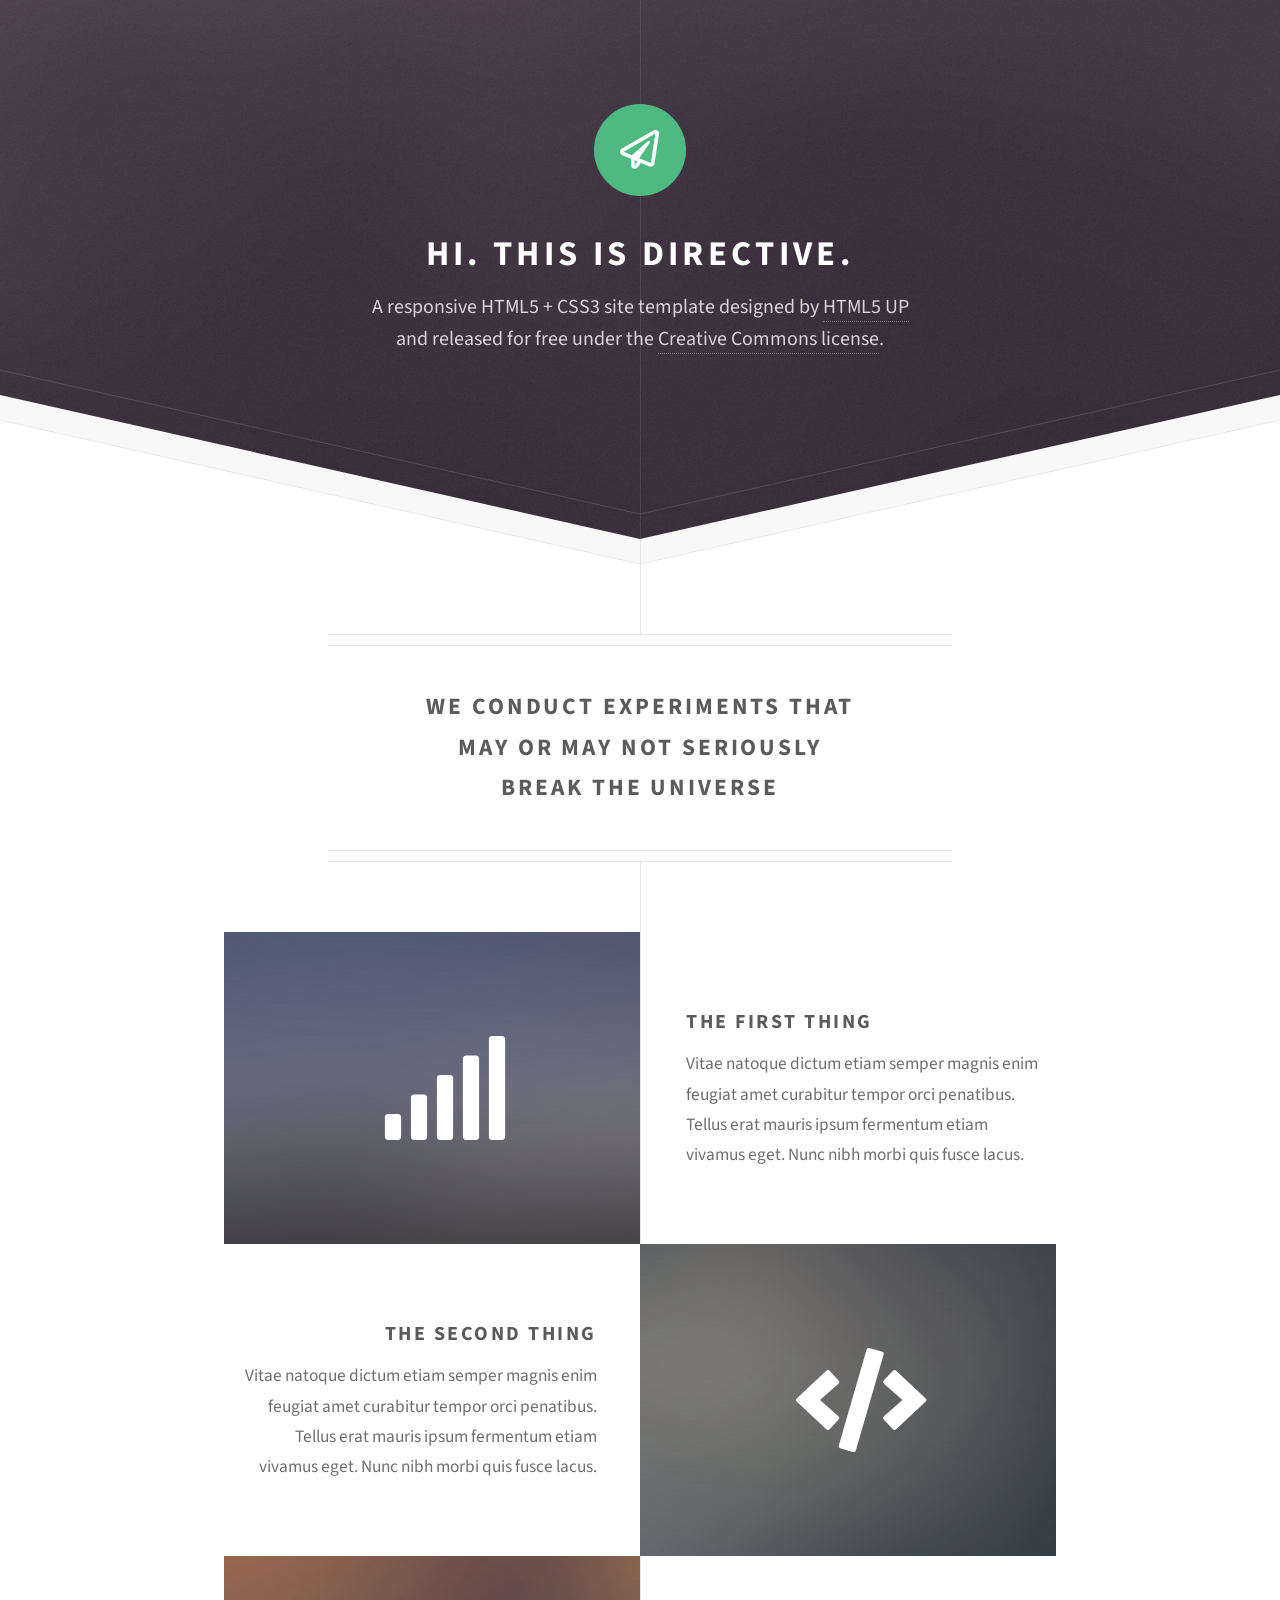
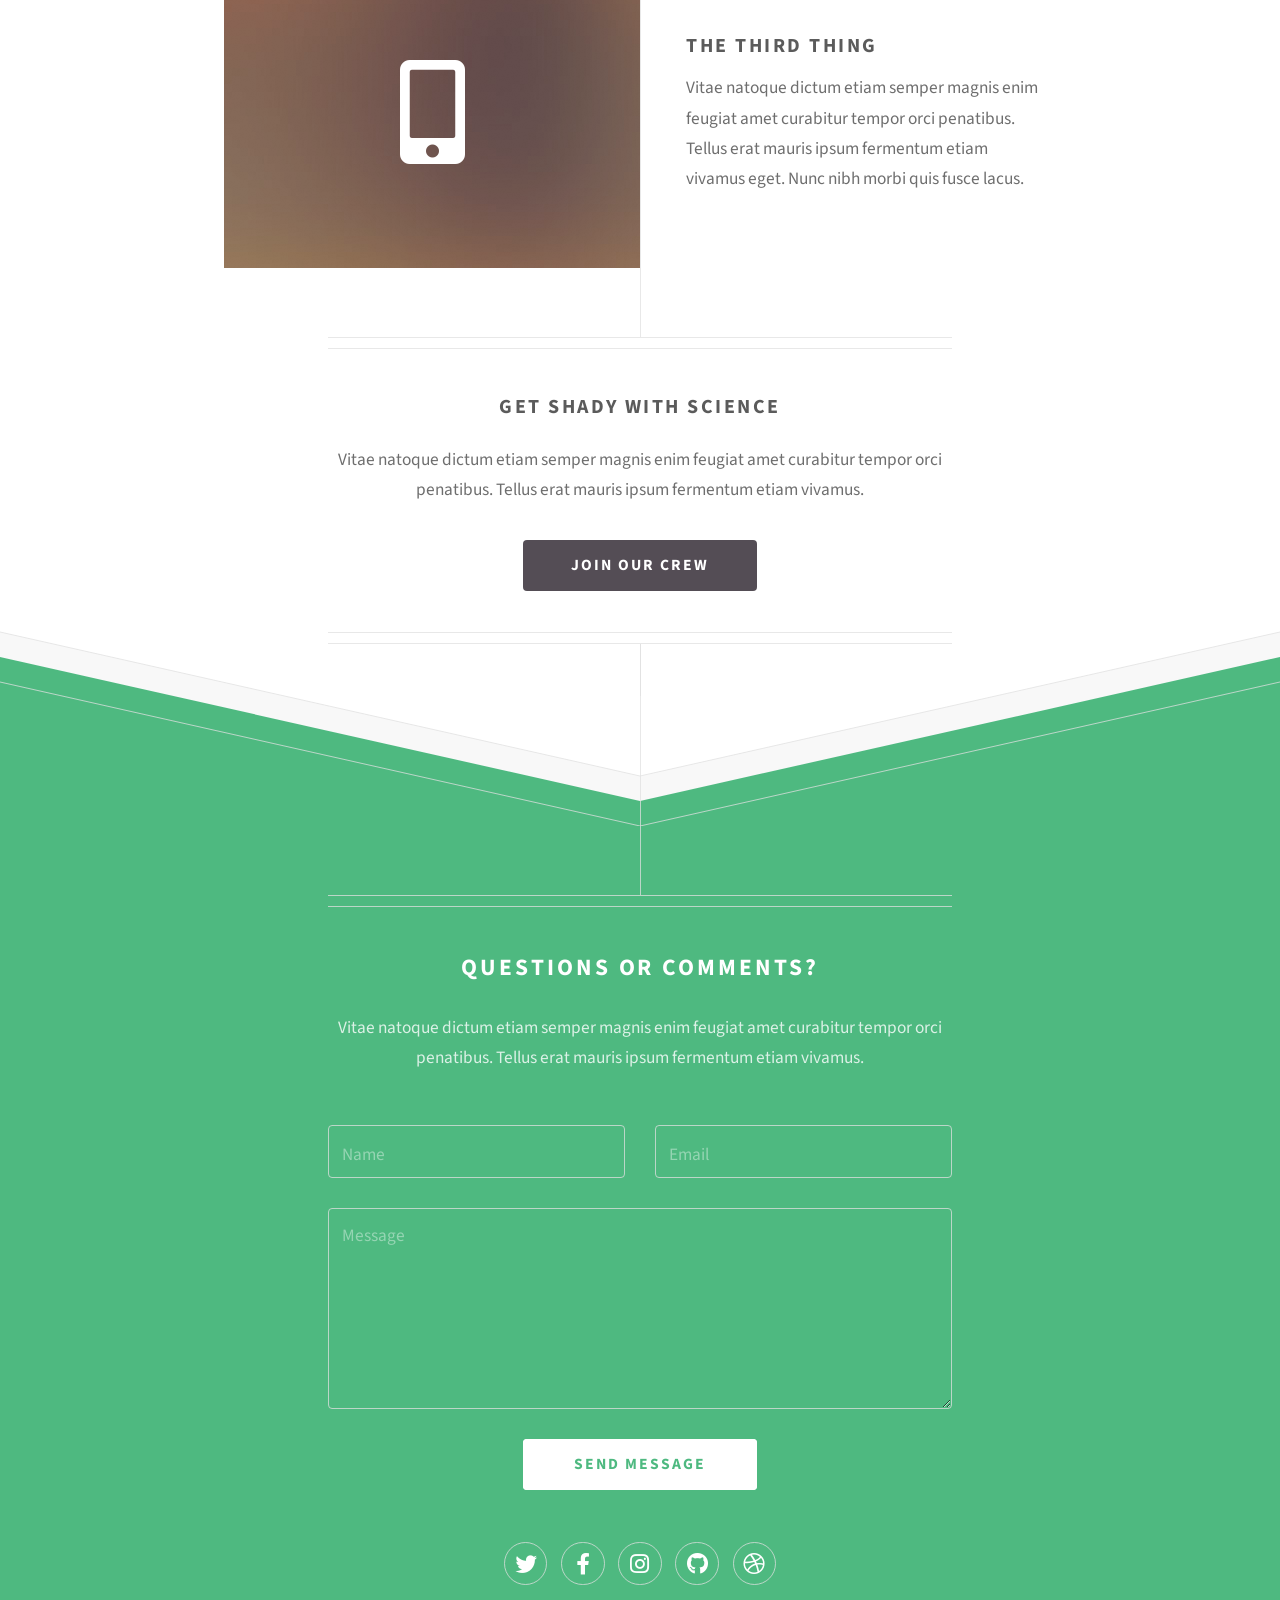
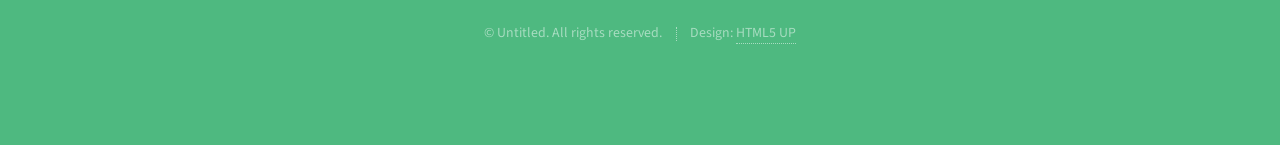
==== index.html @ 962dc081 "Initial commit." ====
<!DOCTYPE HTML>
<!--
	Directive by HTML5 UP
	html5up.net | @ajlkn
	Free for personal and commercial use under the CCA 3.0 license (html5up.net/license)
-->
<html>
	<head>
		<title>Directive by HTML5 UP</title>
		<meta charset="utf-8" />
		<meta name="viewport" content="width=device-width, initial-scale=1, user-scalable=no" />
		<link rel="stylesheet" href="assets/css/main.css" />
	</head>
	<body class="is-preload">

		<!-- Header -->
			<div id="header">
				<span class="logo icon fa-paper-plane"></span>
				<h1>Hi. This is Directive.</h1>
				<p>A responsive HTML5 + CSS3 site template designed by <a href="http://html5up.net">HTML5 UP</a>
				<br />
				and released for free under the <a href="http://html5up.net/license">Creative Commons license</a>.</p>
			</div>

		<!-- Main -->
			<div id="main">

				<header class="major container medium">
					<h2>We conduct experiments that
					<br />
					may or may not seriously
					<br />
					break the universe</h2>
					<!--
					<p>Tellus erat mauris ipsum fermentum<br />
					etiam vivamus nunc nibh morbi.</p>
					-->
				</header>

				<div class="box alt container">
					<section class="feature left">
						<a href="#" class="image icon solid fa-signal"><img src="images/pic01.jpg" alt="" /></a>
						<div class="content">
							<h3>The First Thing</h3>
							<p>Vitae natoque dictum etiam semper magnis enim feugiat amet curabitur tempor orci penatibus. Tellus erat mauris ipsum fermentum etiam vivamus eget. Nunc nibh morbi quis fusce lacus.</p>
						</div>
					</section>
					<section class="feature right">
						<a href="#" class="image icon solid fa-code"><img src="images/pic02.jpg" alt="" /></a>
						<div class="content">
							<h3>The Second Thing</h3>
							<p>Vitae natoque dictum etiam semper magnis enim feugiat amet curabitur tempor orci penatibus. Tellus erat mauris ipsum fermentum etiam vivamus eget. Nunc nibh morbi quis fusce lacus.</p>
						</div>
					</section>
					<section class="feature left">
						<a href="#" class="image icon solid fa-mobile-alt"><img src="images/pic03.jpg" alt="" /></a>
						<div class="content">
							<h3>The Third Thing</h3>
							<p>Vitae natoque dictum etiam semper magnis enim feugiat amet curabitur tempor orci penatibus. Tellus erat mauris ipsum fermentum etiam vivamus eget. Nunc nibh morbi quis fusce lacus.</p>
						</div>
					</section>
				</div>

				<!--
				<div class="box container">
					<header>
						<h2>A lot of generic stuff</h2>
					</header>
					<section>
						<header>
							<h3>Paragraph</h3>
							<p>This is the subtitle for this particular heading</p>
						</header>
						<p>Phasellus nisl nisl, varius id <sup>porttitor sed pellentesque</sup> ac orci. Pellentesque
						habitant <strong>strong</strong> tristique <b>bold</b> et netus <i>italic</i> malesuada <em>emphasized</em> ac turpis egestas. Morbi
						leo suscipit ut. Praesent <sub>id turpis vitae</sub> turpis pretium ultricies. Vestibulum sit
						amet risus elit.</p>
					</section>
					<section>
						<header>
							<h3>Blockquote</h3>
						</header>
						<blockquote>Fringilla nisl. Donec accumsan interdum nisi, quis tincidunt felis sagittis eget.
						tempus euismod. Vestibulum ante ipsum primis in faucibus.</blockquote>
					</section>
					<section>
						<header>
							<h3>Divider</h3>
						</header>
						<p>Donec consectetur vestibulum dolor et pulvinar. Etiam vel felis enim, at viverra
						ligula. Ut porttitor sagittis lorem, quis eleifend nisi ornare vel. Praesent nec orci
						facilisis leo magna. Cras sit amet urna eros, id egestas urna. Quisque aliquam
						tempus euismod. Vestibulum ante ipsum primis in faucibus orci luctus et ultrices
						posuere cubilia.</p>
						<hr />
						<p>Donec consectetur vestibulum dolor et pulvinar. Etiam vel felis enim, at viverra
						ligula. Ut porttitor sagittis lorem, quis eleifend nisi ornare vel. Praesent nec orci
						facilisis leo magna. Cras sit amet urna eros, id egestas urna. Quisque aliquam
						tempus euismod. Vestibulum ante ipsum primis in faucibus orci luctus et ultrices
						posuere cubilia.</p>
					</section>
					<section>
						<header>
							<h3>Unordered List</h3>
						</header>
						<ul class="default">
							<li>Donec consectetur vestibulum dolor et pulvinar. Etiam vel felis enim, at viverra ligula. Ut porttitor sagittis lorem, quis eleifend nisi ornare vel.</li>
							<li>Donec consectetur vestibulum dolor et pulvinar. Etiam vel felis enim, at viverra ligula. Ut porttitor sagittis lorem, quis eleifend nisi ornare vel.</li>
							<li>Donec consectetur vestibulum dolor et pulvinar. Etiam vel felis enim, at viverra ligula. Ut porttitor sagittis lorem, quis eleifend nisi ornare vel.</li>
							<li>Donec consectetur vestibulum dolor et pulvinar. Etiam vel felis enim, at viverra ligula. Ut porttitor sagittis lorem, quis eleifend nisi ornare vel.</li>
						</ul>
					</section>
					<section>
						<header>
							<h3>Ordered List</h3>
						</header>
						<ol class="default">
							<li>Donec consectetur vestibulum dolor et pulvinar. Etiam vel felis enim, at viverra ligula. Ut porttitor sagittis lorem, quis eleifend nisi ornare vel.</li>
							<li>Donec consectetur vestibulum dolor et pulvinar. Etiam vel felis enim, at viverra ligula. Ut porttitor sagittis lorem, quis eleifend nisi ornare vel.</li>
							<li>Donec consectetur vestibulum dolor et pulvinar. Etiam vel felis enim, at viverra ligula. Ut porttitor sagittis lorem, quis eleifend nisi ornare vel.</li>
							<li>Donec consectetur vestibulum dolor et pulvinar. Etiam vel felis enim, at viverra ligula. Ut porttitor sagittis lorem, quis eleifend nisi ornare vel.</li>
						</ol>
					</section>
					<section>
						<header>
							<h3>Table</h3>
						</header>
						<div class="table-wrapper">
							<table class="default">
								<thead>
									<tr>
										<th>ID</th>
										<th>Name</th>
										<th>Description</th>
										<th>Price</th>
									</tr>
								</thead>
								<tbody>
									<tr>
										<td>45815</td>
										<td>Something</td>
										<td>Ut porttitor sagittis lorem, quis eleifend nisi ornare vel.</td>
										<td>29.99</td>
									</tr>
									<tr>
										<td>24524</td>
										<td>Nothing</td>
										<td>Ut porttitor sagittis lorem, quis eleifend nisi ornare vel.</td>
										<td>19.99</td>
									</tr>
									<tr>
										<td>45815</td>
										<td>Something</td>
										<td>Ut porttitor sagittis lorem, quis eleifend nisi ornare vel.</td>
										<td>29.99</td>
									</tr>
									<tr>
										<td>24524</td>
										<td>Nothing</td>
										<td>Ut porttitor sagittis lorem, quis eleifend nisi ornare vel.</td>
										<td>19.99</td>
									</tr>
								</tbody>
								<tfoot>
									<tr>
										<td colspan="3"></td>
										<td>100.00</td>
									</tr>
								</tfoot>
							</table>
						</div>
					</section>
					<section>
						<header>
							<h3>Form</h3>
						</header>
						<form method="post" action="#">
							<div class="row">
								<div class="col-6 col-12-mobilep">
									<label for="name">Name</label>
									<input class="text" type="text" name="name" id="name" value="" placeholder="John Doe" />
								</div>
								<div class="col-6 col-12-mobilep">
									<label for="email">Email</label>
									<input class="text" type="text" name="email" id="email" value="" placeholder="johndoe@domain.tld" />
								</div>
								<div class="col-12">
									<label for="subject">Subject</label>
									<input class="text" type="text" name="subject" id="subject" value="" placeholder="Enter your subject" />
								</div>
								<div class="col-12">
									<label for="subject">Message</label>
									<textarea name="message" id="message" placeholder="Enter your message" rows="6"></textarea>
								</div>
								<div class="col-12">
									<ul class="actions special">
										<li><input type="submit" value="Send" /></li>
										<li><input type="reset" value="Reset" class="alt" /></li>
									</ul>
								</div>
							</div>
						</form>
					</section>
				</div>
				-->

				<footer class="major container medium">
					<h3>Get shady with science</h3>
					<p>Vitae natoque dictum etiam semper magnis enim feugiat amet curabitur tempor orci penatibus. Tellus erat mauris ipsum fermentum etiam vivamus.</p>
					<ul class="actions special">
						<li><a href="#" class="button">Join our crew</a></li>
					</ul>
				</footer>

			</div>

		<!-- Footer -->
			<div id="footer">
				<div class="container medium">

					<header class="major last">
						<h2>Questions or comments?</h2>
					</header>

					<p>Vitae natoque dictum etiam semper magnis enim feugiat amet curabitur tempor
					orci penatibus. Tellus erat mauris ipsum fermentum etiam vivamus.</p>

					<form method="post" action="#">
						<div class="row">
							<div class="col-6 col-12-mobilep">
								<input type="text" name="name" placeholder="Name" />
							</div>
							<div class="col-6 col-12-mobilep">
								<input type="email" name="email" placeholder="Email" />
							</div>
							<div class="col-12">
								<textarea name="message" placeholder="Message" rows="6"></textarea>
							</div>
							<div class="col-12">
								<ul class="actions special">
									<li><input type="submit" value="Send Message" /></li>
								</ul>
							</div>
						</div>
					</form>

					<ul class="icons">
						<li><a href="#" class="icon brands fa-twitter"><span class="label">Twitter</span></a></li>
						<li><a href="#" class="icon brands fa-facebook-f"><span class="label">Facebook</span></a></li>
						<li><a href="#" class="icon brands fa-instagram"><span class="label">Instagram</span></a></li>
						<li><a href="#" class="icon brands fa-github"><span class="label">Github</span></a></li>
						<li><a href="#" class="icon brands fa-dribbble"><span class="label">Dribbble</span></a></li>
					</ul>

					<ul class="copyright">
						<li>&copy; Untitled. All rights reserved.</li><li>Design: <a href="http://html5up.net">HTML5 UP</a></li>
					</ul>

				</div>
			</div>

		<!-- Scripts -->
			<script src="assets/js/jquery.min.js"></script>
			<script src="assets/js/browser.min.js"></script>
			<script src="assets/js/breakpoints.min.js"></script>
			<script src="assets/js/util.js"></script>
			<script src="assets/js/main.js"></script>

	</body>
</html>
---- assets/css/main.css ----
@import url("fontawesome-all.min.css");
@import url("https://fonts.googleapis.com/css?family=Source+Sans+Pro:300,300italic,400,400italic,600,600italic,700,700italic");

/*
	Directive by HTML5 UP
	html5up.net | @ajlkn
	Free for personal and commercial use under the CCA 3.0 license (html5up.net/license)
*/

html, body, div, span, applet, object,
iframe, h1, h2, h3, h4, h5, h6, p, blockquote,
pre, a, abbr, acronym, address, big, cite,
code, del, dfn, em, img, ins, kbd, q, s, samp,
small, strike, strong, sub, sup, tt, var, b,
u, i, center, dl, dt, dd, ol, ul, li, fieldset,
form, label, legend, table, caption, tbody,
tfoot, thead, tr, th, td, article, aside,
canvas, details, embed, figure, figcaption,
footer, header, hgroup, menu, nav, output, ruby,
section, summary, time, mark, audio, video {
	margin: 0;
	padding: 0;
	border: 0;
	font-size: 100%;
	font: inherit;
	vertical-align: baseline;}

article, aside, details, figcaption, figure,
footer, header, hgroup, menu, nav, section {
	display: block;}

body {
	line-height: 1;
}

ol, ul {
	list-style: none;
}

blockquote, q {
	quotes: none;
}

	blockquote:before, blockquote:after, q:before, q:after {
		content: '';
		content: none;
	}

table {
	border-collapse: collapse;
	border-spacing: 0;
}

body {
	-webkit-text-size-adjust: none;
}

mark {
	background-color: transparent;
	color: inherit;
}

input::-moz-focus-inner {
	border: 0;
	padding: 0;
}

input, select, textarea {
	-moz-appearance: none;
	-webkit-appearance: none;
	-ms-appearance: none;
	appearance: none;
}

/* Basic */

	html {
		box-sizing: border-box;
	}

	*, *:before, *:after {
		box-sizing: inherit;
	}

	html, body {
		height: 100%;
	}

	body {
		background: #ffffff;
	}

		body.is-preload *, body.is-preload *:before, body.is-preload *:after {
			-moz-animation: none !important;
			-webkit-animation: none !important;
			-ms-animation: none !important;
			animation: none !important;
			-moz-transition: none !important;
			-webkit-transition: none !important;
			-ms-transition: none !important;
			transition: none !important;
		}

	body, input, select, textarea {
		color: #6e6e6e;
		font-family: 'Source Sans Pro', sans-serif;
		font-size: 16pt;
		font-weight: 400;
		line-height: 1.75em;
	}

	a {
		-moz-transition: color 0.2s ease-in-out, border-bottom-color 0.2s ease-in-out;
		-webkit-transition: color 0.2s ease-in-out, border-bottom-color 0.2s ease-in-out;
		-ms-transition: color 0.2s ease-in-out, border-bottom-color 0.2s ease-in-out;
		transition: color 0.2s ease-in-out, border-bottom-color 0.2s ease-in-out;
		border-bottom: dotted 1px;
		color: #4eb980;
		text-decoration: none;
	}

		a:hover {
			border-bottom-color: transparent;
		}

	strong, b {
		font-weight: 600;
		color: #5b5b5b;
	}

	em, i {
		font-style: italic;
	}

	p, ul, ol, dl, table, blockquote, form {
		margin: 0 0 2em 0;
	}

	h1, h2, h3, h4, h5, h6 {
		color: #5b5b5b;
		font-weight: 700;
		letter-spacing: 0.125em;
		line-height: 1.75em;
		margin-bottom: 1em;
		text-transform: uppercase;
		text-align: center;
	}

		h1 a, h2 a, h3 a, h4 a, h5 a, h6 a {
			color: inherit;
			text-decoration: none;
		}

	h2 {
		font-size: 1.75em;
	}

	h3 {
		font-size: 1.5em;
	}

	sub {
		font-size: 0.8em;
		position: relative;
		top: 0.5em;
	}

	sup {
		font-size: 0.8em;
		position: relative;
		top: -0.5em;
	}

	hr {
		border: 0;
		border-top: solid 1px rgba(224, 224, 224, 0.75);
		margin-bottom: 1.5em;
	}

	blockquote {
		border-left: solid 0.5em rgba(224, 224, 224, 0.75);
		font-style: italic;
		padding: 1em 0 1em 2em;
	}

/* Container */

	.container {
		margin: 0 auto;
		max-width: 100%;
		width: 51em;
	}

		.container.medium {
			width: 38.25em;
		}

		@media screen and (max-width: 1280px) {

			.container {
				width: 48em;
			}

				.container.medium {
					width: 36em;
				}

		}

		@media screen and (max-width: 980px) {

			.container {
				width: 95%;
			}

				.container.medium {
					width: 71.25%;
				}

		}

		@media screen and (max-width: 840px) {

			.container {
				width: 95% !important;
			}

		}

		@media screen and (max-width: 736px) {

			.container {
				width: 90% !important;
			}

		}

		@media screen and (max-width: 480px) {

			.container {
				width: 100% !important;
			}

		}

/* Row */

	.row {
		display: flex;
		flex-wrap: wrap;
		box-sizing: border-box;
		align-items: stretch;
	}

		.row > * {
			box-sizing: border-box;
		}

		.row.gtr-uniform > * > :last-child {
			margin-bottom: 0;
		}

		.row.aln-left {
			justify-content: flex-start;
		}

		.row.aln-center {
			justify-content: center;
		}

		.row.aln-right {
			justify-content: flex-end;
		}

		.row.aln-top {
			align-items: flex-start;
		}

		.row.aln-middle {
			align-items: center;
		}

		.row.aln-bottom {
			align-items: flex-end;
		}

		.row > .imp {
			order: -1;
		}

		.row > .col-1 {
			width: 8.33333%;
		}

		.row > .off-1 {
			margin-left: 8.33333%;
		}

		.row > .col-2 {
			width: 16.66667%;
		}

		.row > .off-2 {
			margin-left: 16.66667%;
		}

		.row > .col-3 {
			width: 25%;
		}

		.row > .off-3 {
			margin-left: 25%;
		}

		.row > .col-4 {
			width: 33.33333%;
		}

		.row > .off-4 {
			margin-left: 33.33333%;
		}

		.row > .col-5 {
			width: 41.66667%;
		}

		.row > .off-5 {
			margin-left: 41.66667%;
		}

		.row > .col-6 {
			width: 50%;
		}

		.row > .off-6 {
			margin-left: 50%;
		}

		.row > .col-7 {
			width: 58.33333%;
		}

		.row > .off-7 {
			margin-left: 58.33333%;
		}

		.row > .col-8 {
			width: 66.66667%;
		}

		.row > .off-8 {
			margin-left: 66.66667%;
		}

		.row > .col-9 {
			width: 75%;
		}

		.row > .off-9 {
			margin-left: 75%;
		}

		.row > .col-10 {
			width: 83.33333%;
		}

		.row > .off-10 {
			margin-left: 83.33333%;
		}

		.row > .col-11 {
			width: 91.66667%;
		}

		.row > .off-11 {
			margin-left: 91.66667%;
		}

		.row > .col-12 {
			width: 100%;
		}

		.row > .off-12 {
			margin-left: 100%;
		}

		.row.gtr-0 {
			margin-top: 0px;
			margin-left: 0px;
		}

			.row.gtr-0 > * {
				padding: 0px 0 0 0px;
			}

			.row.gtr-0.gtr-uniform {
				margin-top: 0px;
			}

				.row.gtr-0.gtr-uniform > * {
					padding-top: 0px;
				}

		.row.gtr-25 {
			margin-top: -7.5px;
			margin-left: -7.5px;
		}

			.row.gtr-25 > * {
				padding: 7.5px 0 0 7.5px;
			}

			.row.gtr-25.gtr-uniform {
				margin-top: -7.5px;
			}

				.row.gtr-25.gtr-uniform > * {
					padding-top: 7.5px;
				}

		.row.gtr-50 {
			margin-top: -15px;
			margin-left: -15px;
		}

			.row.gtr-50 > * {
				padding: 15px 0 0 15px;
			}

			.row.gtr-50.gtr-uniform {
				margin-top: -15px;
			}

				.row.gtr-50.gtr-uniform > * {
					padding-top: 15px;
				}

		.row {
			margin-top: -30px;
			margin-left: -30px;
		}

			.row > * {
				padding: 30px 0 0 30px;
			}

			.row.gtr-uniform {
				margin-top: -30px;
			}

				.row.gtr-uniform > * {
					padding-top: 30px;
				}

		.row.gtr-150 {
			margin-top: -45px;
			margin-left: -45px;
		}

			.row.gtr-150 > * {
				padding: 45px 0 0 45px;
			}

			.row.gtr-150.gtr-uniform {
				margin-top: -45px;
			}

				.row.gtr-150.gtr-uniform > * {
					padding-top: 45px;
				}

		.row.gtr-200 {
			margin-top: -60px;
			margin-left: -60px;
		}

			.row.gtr-200 > * {
				padding: 60px 0 0 60px;
			}

			.row.gtr-200.gtr-uniform {
				margin-top: -60px;
			}

				.row.gtr-200.gtr-uniform > * {
					padding-top: 60px;
				}

		@media screen and (max-width: 1680px) {

			.row {
				display: flex;
				flex-wrap: wrap;
				box-sizing: border-box;
				align-items: stretch;
			}

				.row > * {
					box-sizing: border-box;
				}

				.row.gtr-uniform > * > :last-child {
					margin-bottom: 0;
				}

				.row.aln-left {
					justify-content: flex-start;
				}

				.row.aln-center {
					justify-content: center;
				}

				.row.aln-right {
					justify-content: flex-end;
				}

				.row.aln-top {
					align-items: flex-start;
				}

				.row.aln-middle {
					align-items: center;
				}

				.row.aln-bottom {
					align-items: flex-end;
				}

				.row > .imp-wide {
					order: -1;
				}

				.row > .col-1-wide {
					width: 8.33333%;
				}

				.row > .off-1-wide {
					margin-left: 8.33333%;
				}

				.row > .col-2-wide {
					width: 16.66667%;
				}

				.row > .off-2-wide {
					margin-left: 16.66667%;
				}

				.row > .col-3-wide {
					width: 25%;
				}

				.row > .off-3-wide {
					margin-left: 25%;
				}

				.row > .col-4-wide {
					width: 33.33333%;
				}

				.row > .off-4-wide {
					margin-left: 33.33333%;
				}

				.row > .col-5-wide {
					width: 41.66667%;
				}

				.row > .off-5-wide {
					margin-left: 41.66667%;
				}

				.row > .col-6-wide {
					width: 50%;
				}

				.row > .off-6-wide {
					margin-left: 50%;
				}

				.row > .col-7-wide {
					width: 58.33333%;
				}

				.row > .off-7-wide {
					margin-left: 58.33333%;
				}

				.row > .col-8-wide {
					width: 66.66667%;
				}

				.row > .off-8-wide {
					margin-left: 66.66667%;
				}

				.row > .col-9-wide {
					width: 75%;
				}

				.row > .off-9-wide {
					margin-left: 75%;
				}

				.row > .col-10-wide {
					width: 83.33333%;
				}

				.row > .off-10-wide {
					margin-left: 83.33333%;
				}

				.row > .col-11-wide {
					width: 91.66667%;
				}

				.row > .off-11-wide {
					margin-left: 91.66667%;
				}

				.row > .col-12-wide {
					width: 100%;
				}

				.row > .off-12-wide {
					margin-left: 100%;
				}

				.row.gtr-0 {
					margin-top: 0px;
					margin-left: 0px;
				}

					.row.gtr-0 > * {
						padding: 0px 0 0 0px;
					}

					.row.gtr-0.gtr-uniform {
						margin-top: 0px;
					}

						.row.gtr-0.gtr-uniform > * {
							padding-top: 0px;
						}

				.row.gtr-25 {
					margin-top: -7.5px;
					margin-left: -7.5px;
				}

					.row.gtr-25 > * {
						padding: 7.5px 0 0 7.5px;
					}

					.row.gtr-25.gtr-uniform {
						margin-top: -7.5px;
					}

						.row.gtr-25.gtr-uniform > * {
							padding-top: 7.5px;
						}

				.row.gtr-50 {
					margin-top: -15px;
					margin-left: -15px;
				}

					.row.gtr-50 > * {
						padding: 15px 0 0 15px;
					}

					.row.gtr-50.gtr-uniform {
						margin-top: -15px;
					}

						.row.gtr-50.gtr-uniform > * {
							padding-top: 15px;
						}

				.row {
					margin-top: -30px;
					margin-left: -30px;
				}

					.row > * {
						padding: 30px 0 0 30px;
					}

					.row.gtr-uniform {
						margin-top: -30px;
					}

						.row.gtr-uniform > * {
							padding-top: 30px;
						}

				.row.gtr-150 {
					margin-top: -45px;
					margin-left: -45px;
				}

					.row.gtr-150 > * {
						padding: 45px 0 0 45px;
					}

					.row.gtr-150.gtr-uniform {
						margin-top: -45px;
					}

						.row.gtr-150.gtr-uniform > * {
							padding-top: 45px;
						}

				.row.gtr-200 {
					margin-top: -60px;
					margin-left: -60px;
				}

					.row.gtr-200 > * {
						padding: 60px 0 0 60px;
					}

					.row.gtr-200.gtr-uniform {
						margin-top: -60px;
					}

						.row.gtr-200.gtr-uniform > * {
							padding-top: 60px;
						}

		}

		@media screen and (max-width: 1280px) {

			.row {
				display: flex;
				flex-wrap: wrap;
				box-sizing: border-box;
				align-items: stretch;
			}

				.row > * {
					box-sizing: border-box;
				}

				.row.gtr-uniform > * > :last-child {
					margin-bottom: 0;
				}

				.row.aln-left {
					justify-content: flex-start;
				}

				.row.aln-center {
					justify-content: center;
				}

				.row.aln-right {
					justify-content: flex-end;
				}

				.row.aln-top {
					align-items: flex-start;
				}

				.row.aln-middle {
					align-items: center;
				}

				.row.aln-bottom {
					align-items: flex-end;
				}

				.row > .imp-normal {
					order: -1;
				}

				.row > .col-1-normal {
					width: 8.33333%;
				}

				.row > .off-1-normal {
					margin-left: 8.33333%;
				}

				.row > .col-2-normal {
					width: 16.66667%;
				}

				.row > .off-2-normal {
					margin-left: 16.66667%;
				}

				.row > .col-3-normal {
					width: 25%;
				}

				.row > .off-3-normal {
					margin-left: 25%;
				}

				.row > .col-4-normal {
					width: 33.33333%;
				}

				.row > .off-4-normal {
					margin-left: 33.33333%;
				}

				.row > .col-5-normal {
					width: 41.66667%;
				}

				.row > .off-5-normal {
					margin-left: 41.66667%;
				}

				.row > .col-6-normal {
					width: 50%;
				}

				.row > .off-6-normal {
					margin-left: 50%;
				}

				.row > .col-7-normal {
					width: 58.33333%;
				}

				.row > .off-7-normal {
					margin-left: 58.33333%;
				}

				.row > .col-8-normal {
					width: 66.66667%;
				}

				.row > .off-8-normal {
					margin-left: 66.66667%;
				}

				.row > .col-9-normal {
					width: 75%;
				}

				.row > .off-9-normal {
					margin-left: 75%;
				}

				.row > .col-10-normal {
					width: 83.33333%;
				}

				.row > .off-10-normal {
					margin-left: 83.33333%;
				}

				.row > .col-11-normal {
					width: 91.66667%;
				}

				.row > .off-11-normal {
					margin-left: 91.66667%;
				}

				.row > .col-12-normal {
					width: 100%;
				}

				.row > .off-12-normal {
					margin-left: 100%;
				}

				.row.gtr-0 {
					margin-top: 0px;
					margin-left: 0px;
				}

					.row.gtr-0 > * {
						padding: 0px 0 0 0px;
					}

					.row.gtr-0.gtr-uniform {
						margin-top: 0px;
					}

						.row.gtr-0.gtr-uniform > * {
							padding-top: 0px;
						}

				.row.gtr-25 {
					margin-top: -7.5px;
					margin-left: -7.5px;
				}

					.row.gtr-25 > * {
						padding: 7.5px 0 0 7.5px;
					}

					.row.gtr-25.gtr-uniform {
						margin-top: -7.5px;
					}

						.row.gtr-25.gtr-uniform > * {
							padding-top: 7.5px;
						}

				.row.gtr-50 {
					margin-top: -15px;
					margin-left: -15px;
				}

					.row.gtr-50 > * {
						padding: 15px 0 0 15px;
					}

					.row.gtr-50.gtr-uniform {
						margin-top: -15px;
					}

						.row.gtr-50.gtr-uniform > * {
							padding-top: 15px;
						}

				.row {
					margin-top: -30px;
					margin-left: -30px;
				}

					.row > * {
						padding: 30px 0 0 30px;
					}

					.row.gtr-uniform {
						margin-top: -30px;
					}

						.row.gtr-uniform > * {
							padding-top: 30px;
						}

				.row.gtr-150 {
					margin-top: -45px;
					margin-left: -45px;
				}

					.row.gtr-150 > * {
						padding: 45px 0 0 45px;
					}

					.row.gtr-150.gtr-uniform {
						margin-top: -45px;
					}

						.row.gtr-150.gtr-uniform > * {
							padding-top: 45px;
						}

				.row.gtr-200 {
					margin-top: -60px;
					margin-left: -60px;
				}

					.row.gtr-200 > * {
						padding: 60px 0 0 60px;
					}

					.row.gtr-200.gtr-uniform {
						margin-top: -60px;
					}

						.row.gtr-200.gtr-uniform > * {
							padding-top: 60px;
						}

		}

		@media screen and (max-width: 980px) {

			.row {
				display: flex;
				flex-wrap: wrap;
				box-sizing: border-box;
				align-items: stretch;
			}

				.row > * {
					box-sizing: border-box;
				}

				.row.gtr-uniform > * > :last-child {
					margin-bottom: 0;
				}

				.row.aln-left {
					justify-content: flex-start;
				}

				.row.aln-center {
					justify-content: center;
				}

				.row.aln-right {
					justify-content: flex-end;
				}

				.row.aln-top {
					align-items: flex-start;
				}

				.row.aln-middle {
					align-items: center;
				}

				.row.aln-bottom {
					align-items: flex-end;
				}

				.row > .imp-narrow {
					order: -1;
				}

				.row > .col-1-narrow {
					width: 8.33333%;
				}

				.row > .off-1-narrow {
					margin-left: 8.33333%;
				}

				.row > .col-2-narrow {
					width: 16.66667%;
				}

				.row > .off-2-narrow {
					margin-left: 16.66667%;
				}

				.row > .col-3-narrow {
					width: 25%;
				}

				.row > .off-3-narrow {
					margin-left: 25%;
				}

				.row > .col-4-narrow {
					width: 33.33333%;
				}

				.row > .off-4-narrow {
					margin-left: 33.33333%;
				}

				.row > .col-5-narrow {
					width: 41.66667%;
				}

				.row > .off-5-narrow {
					margin-left: 41.66667%;
				}

				.row > .col-6-narrow {
					width: 50%;
				}

				.row > .off-6-narrow {
					margin-left: 50%;
				}

				.row > .col-7-narrow {
					width: 58.33333%;
				}

				.row > .off-7-narrow {
					margin-left: 58.33333%;
				}

				.row > .col-8-narrow {
					width: 66.66667%;
				}

				.row > .off-8-narrow {
					margin-left: 66.66667%;
				}

				.row > .col-9-narrow {
					width: 75%;
				}

				.row > .off-9-narrow {
					margin-left: 75%;
				}

				.row > .col-10-narrow {
					width: 83.33333%;
				}

				.row > .off-10-narrow {
					margin-left: 83.33333%;
				}

				.row > .col-11-narrow {
					width: 91.66667%;
				}

				.row > .off-11-narrow {
					margin-left: 91.66667%;
				}

				.row > .col-12-narrow {
					width: 100%;
				}

				.row > .off-12-narrow {
					margin-left: 100%;
				}

				.row.gtr-0 {
					margin-top: 0px;
					margin-left: 0px;
				}

					.row.gtr-0 > * {
						padding: 0px 0 0 0px;
					}

					.row.gtr-0.gtr-uniform {
						margin-top: 0px;
					}

						.row.gtr-0.gtr-uniform > * {
							padding-top: 0px;
						}

				.row.gtr-25 {
					margin-top: -7.5px;
					margin-left: -7.5px;
				}

					.row.gtr-25 > * {
						padding: 7.5px 0 0 7.5px;
					}

					.row.gtr-25.gtr-uniform {
						margin-top: -7.5px;
					}

						.row.gtr-25.gtr-uniform > * {
							padding-top: 7.5px;
						}

				.row.gtr-50 {
					margin-top: -15px;
					margin-left: -15px;
				}

					.row.gtr-50 > * {
						padding: 15px 0 0 15px;
					}

					.row.gtr-50.gtr-uniform {
						margin-top: -15px;
					}

						.row.gtr-50.gtr-uniform > * {
							padding-top: 15px;
						}

				.row {
					margin-top: -30px;
					margin-left: -30px;
				}

					.row > * {
						padding: 30px 0 0 30px;
					}

					.row.gtr-uniform {
						margin-top: -30px;
					}

						.row.gtr-uniform > * {
							padding-top: 30px;
						}

				.row.gtr-150 {
					margin-top: -45px;
					margin-left: -45px;
				}

					.row.gtr-150 > * {
						padding: 45px 0 0 45px;
					}

					.row.gtr-150.gtr-uniform {
						margin-top: -45px;
					}

						.row.gtr-150.gtr-uniform > * {
							padding-top: 45px;
						}

				.row.gtr-200 {
					margin-top: -60px;
					margin-left: -60px;
				}

					.row.gtr-200 > * {
						padding: 60px 0 0 60px;
					}

					.row.gtr-200.gtr-uniform {
						margin-top: -60px;
					}

						.row.gtr-200.gtr-uniform > * {
							padding-top: 60px;
						}

		}

		@media screen and (max-width: 840px) {

			.row {
				display: flex;
				flex-wrap: wrap;
				box-sizing: border-box;
				align-items: stretch;
			}

				.row > * {
					box-sizing: border-box;
				}

				.row.gtr-uniform > * > :last-child {
					margin-bottom: 0;
				}

				.row.aln-left {
					justify-content: flex-start;
				}

				.row.aln-center {
					justify-content: center;
				}

				.row.aln-right {
					justify-content: flex-end;
				}

				.row.aln-top {
					align-items: flex-start;
				}

				.row.aln-middle {
					align-items: center;
				}

				.row.aln-bottom {
					align-items: flex-end;
				}

				.row > .imp-narrower {
					order: -1;
				}

				.row > .col-1-narrower {
					width: 8.33333%;
				}

				.row > .off-1-narrower {
					margin-left: 8.33333%;
				}

				.row > .col-2-narrower {
					width: 16.66667%;
				}

				.row > .off-2-narrower {
					margin-left: 16.66667%;
				}

				.row > .col-3-narrower {
					width: 25%;
				}

				.row > .off-3-narrower {
					margin-left: 25%;
				}

				.row > .col-4-narrower {
					width: 33.33333%;
				}

				.row > .off-4-narrower {
					margin-left: 33.33333%;
				}

				.row > .col-5-narrower {
					width: 41.66667%;
				}

				.row > .off-5-narrower {
					margin-left: 41.66667%;
				}

				.row > .col-6-narrower {
					width: 50%;
				}

				.row > .off-6-narrower {
					margin-left: 50%;
				}

				.row > .col-7-narrower {
					width: 58.33333%;
				}

				.row > .off-7-narrower {
					margin-left: 58.33333%;
				}

				.row > .col-8-narrower {
					width: 66.66667%;
				}

				.row > .off-8-narrower {
					margin-left: 66.66667%;
				}

				.row > .col-9-narrower {
					width: 75%;
				}

				.row > .off-9-narrower {
					margin-left: 75%;
				}

				.row > .col-10-narrower {
					width: 83.33333%;
				}

				.row > .off-10-narrower {
					margin-left: 83.33333%;
				}

				.row > .col-11-narrower {
					width: 91.66667%;
				}

				.row > .off-11-narrower {
					margin-left: 91.66667%;
				}

				.row > .col-12-narrower {
					width: 100%;
				}

				.row > .off-12-narrower {
					margin-left: 100%;
				}

				.row.gtr-0 {
					margin-top: 0px;
					margin-left: 0px;
				}

					.row.gtr-0 > * {
						padding: 0px 0 0 0px;
					}

					.row.gtr-0.gtr-uniform {
						margin-top: 0px;
					}

						.row.gtr-0.gtr-uniform > * {
							padding-top: 0px;
						}

				.row.gtr-25 {
					margin-top: -5px;
					margin-left: -5px;
				}

					.row.gtr-25 > * {
						padding: 5px 0 0 5px;
					}

					.row.gtr-25.gtr-uniform {
						margin-top: -5px;
					}

						.row.gtr-25.gtr-uniform > * {
							padding-top: 5px;
						}

				.row.gtr-50 {
					margin-top: -10px;
					margin-left: -10px;
				}

					.row.gtr-50 > * {
						padding: 10px 0 0 10px;
					}

					.row.gtr-50.gtr-uniform {
						margin-top: -10px;
					}

						.row.gtr-50.gtr-uniform > * {
							padding-top: 10px;
						}

				.row {
					margin-top: -20px;
					margin-left: -20px;
				}

					.row > * {
						padding: 20px 0 0 20px;
					}

					.row.gtr-uniform {
						margin-top: -20px;
					}

						.row.gtr-uniform > * {
							padding-top: 20px;
						}

				.row.gtr-150 {
					margin-top: -30px;
					margin-left: -30px;
				}

					.row.gtr-150 > * {
						padding: 30px 0 0 30px;
					}

					.row.gtr-150.gtr-uniform {
						margin-top: -30px;
					}

						.row.gtr-150.gtr-uniform > * {
							padding-top: 30px;
						}

				.row.gtr-200 {
					margin-top: -40px;
					margin-left: -40px;
				}

					.row.gtr-200 > * {
						padding: 40px 0 0 40px;
					}

					.row.gtr-200.gtr-uniform {
						margin-top: -40px;
					}

						.row.gtr-200.gtr-uniform > * {
							padding-top: 40px;
						}

		}

		@media screen and (max-width: 736px) {

			.row {
				display: flex;
				flex-wrap: wrap;
				box-sizing: border-box;
				align-items: stretch;
			}

				.row > * {
					box-sizing: border-box;
				}

				.row.gtr-uniform > * > :last-child {
					margin-bottom: 0;
				}

				.row.aln-left {
					justify-content: flex-start;
				}

				.row.aln-center {
					justify-content: center;
				}

				.row.aln-right {
					justify-content: flex-end;
				}

				.row.aln-top {
					align-items: flex-start;
				}

				.row.aln-middle {
					align-items: center;
				}

				.row.aln-bottom {
					align-items: flex-end;
				}

				.row > .imp-mobile {
					order: -1;
				}

				.row > .col-1-mobile {
					width: 8.33333%;
				}

				.row > .off-1-mobile {
					margin-left: 8.33333%;
				}

				.row > .col-2-mobile {
					width: 16.66667%;
				}

				.row > .off-2-mobile {
					margin-left: 16.66667%;
				}

				.row > .col-3-mobile {
					width: 25%;
				}

				.row > .off-3-mobile {
					margin-left: 25%;
				}

				.row > .col-4-mobile {
					width: 33.33333%;
				}

				.row > .off-4-mobile {
					margin-left: 33.33333%;
				}

				.row > .col-5-mobile {
					width: 41.66667%;
				}

				.row > .off-5-mobile {
					margin-left: 41.66667%;
				}

				.row > .col-6-mobile {
					width: 50%;
				}

				.row > .off-6-mobile {
					margin-left: 50%;
				}

				.row > .col-7-mobile {
					width: 58.33333%;
				}

				.row > .off-7-mobile {
					margin-left: 58.33333%;
				}

				.row > .col-8-mobile {
					width: 66.66667%;
				}

				.row > .off-8-mobile {
					margin-left: 66.66667%;
				}

				.row > .col-9-mobile {
					width: 75%;
				}

				.row > .off-9-mobile {
					margin-left: 75%;
				}

				.row > .col-10-mobile {
					width: 83.33333%;
				}

				.row > .off-10-mobile {
					margin-left: 83.33333%;
				}

				.row > .col-11-mobile {
					width: 91.66667%;
				}

				.row > .off-11-mobile {
					margin-left: 91.66667%;
				}

				.row > .col-12-mobile {
					width: 100%;
				}

				.row > .off-12-mobile {
					margin-left: 100%;
				}

				.row.gtr-0 {
					margin-top: 0px;
					margin-left: 0px;
				}

					.row.gtr-0 > * {
						padding: 0px 0 0 0px;
					}

					.row.gtr-0.gtr-uniform {
						margin-top: 0px;
					}

						.row.gtr-0.gtr-uniform > * {
							padding-top: 0px;
						}

				.row.gtr-25 {
					margin-top: -57.5px;
					margin-left: -5px;
				}

					.row.gtr-25 > * {
						padding: 57.5px 0 0 5px;
					}

					.row.gtr-25.gtr-uniform {
						margin-top: -5px;
					}

						.row.gtr-25.gtr-uniform > * {
							padding-top: 5px;
						}

				.row.gtr-50 {
					margin-top: -115px;
					margin-left: -10px;
				}

					.row.gtr-50 > * {
						padding: 115px 0 0 10px;
					}

					.row.gtr-50.gtr-uniform {
						margin-top: -10px;
					}

						.row.gtr-50.gtr-uniform > * {
							padding-top: 10px;
						}

				.row {
					margin-top: -230px;
					margin-left: -20px;
				}

					.row > * {
						padding: 230px 0 0 20px;
					}

					.row.gtr-uniform {
						margin-top: -20px;
					}

						.row.gtr-uniform > * {
							padding-top: 20px;
						}

				.row.gtr-150 {
					margin-top: -345px;
					margin-left: -30px;
				}

					.row.gtr-150 > * {
						padding: 345px 0 0 30px;
					}

					.row.gtr-150.gtr-uniform {
						margin-top: -30px;
					}

						.row.gtr-150.gtr-uniform > * {
							padding-top: 30px;
						}

				.row.gtr-200 {
					margin-top: -460px;
					margin-left: -40px;
				}

					.row.gtr-200 > * {
						padding: 460px 0 0 40px;
					}

					.row.gtr-200.gtr-uniform {
						margin-top: -40px;
					}

						.row.gtr-200.gtr-uniform > * {
							padding-top: 40px;
						}

		}

		@media screen and (max-width: 480px) {

			.row {
				display: flex;
				flex-wrap: wrap;
				box-sizing: border-box;
				align-items: stretch;
			}

				.row > * {
					box-sizing: border-box;
				}

				.row.gtr-uniform > * > :last-child {
					margin-bottom: 0;
				}

				.row.aln-left {
					justify-content: flex-start;
				}

				.row.aln-center {
					justify-content: center;
				}

				.row.aln-right {
					justify-content: flex-end;
				}

				.row.aln-top {
					align-items: flex-start;
				}

				.row.aln-middle {
					align-items: center;
				}

				.row.aln-bottom {
					align-items: flex-end;
				}

				.row > .imp-mobilep {
					order: -1;
				}

				.row > .col-1-mobilep {
					width: 8.33333%;
				}

				.row > .off-1-mobilep {
					margin-left: 8.33333%;
				}

				.row > .col-2-mobilep {
					width: 16.66667%;
				}

				.row > .off-2-mobilep {
					margin-left: 16.66667%;
				}

				.row > .col-3-mobilep {
					width: 25%;
				}

				.row > .off-3-mobilep {
					margin-left: 25%;
				}

				.row > .col-4-mobilep {
					width: 33.33333%;
				}

				.row > .off-4-mobilep {
					margin-left: 33.33333%;
				}

				.row > .col-5-mobilep {
					width: 41.66667%;
				}

				.row > .off-5-mobilep {
					margin-left: 41.66667%;
				}

				.row > .col-6-mobilep {
					width: 50%;
				}

				.row > .off-6-mobilep {
					margin-left: 50%;
				}

				.row > .col-7-mobilep {
					width: 58.33333%;
				}

				.row > .off-7-mobilep {
					margin-left: 58.33333%;
				}

				.row > .col-8-mobilep {
					width: 66.66667%;
				}

				.row > .off-8-mobilep {
					margin-left: 66.66667%;
				}

				.row > .col-9-mobilep {
					width: 75%;
				}

				.row > .off-9-mobilep {
					margin-left: 75%;
				}

				.row > .col-10-mobilep {
					width: 83.33333%;
				}

				.row > .off-10-mobilep {
					margin-left: 83.33333%;
				}

				.row > .col-11-mobilep {
					width: 91.66667%;
				}

				.row > .off-11-mobilep {
					margin-left: 91.66667%;
				}

				.row > .col-12-mobilep {
					width: 100%;
				}

				.row > .off-12-mobilep {
					margin-left: 100%;
				}

				.row.gtr-0 {
					margin-top: 0px;
					margin-left: 0px;
				}

					.row.gtr-0 > * {
						padding: 0px 0 0 0px;
					}

					.row.gtr-0.gtr-uniform {
						margin-top: 0px;
					}

						.row.gtr-0.gtr-uniform > * {
							padding-top: 0px;
						}

				.row.gtr-25 {
					margin-top: -5px;
					margin-left: -5px;
				}

					.row.gtr-25 > * {
						padding: 5px 0 0 5px;
					}

					.row.gtr-25.gtr-uniform {
						margin-top: -5px;
					}

						.row.gtr-25.gtr-uniform > * {
							padding-top: 5px;
						}

				.row.gtr-50 {
					margin-top: -10px;
					margin-left: -10px;
				}

					.row.gtr-50 > * {
						padding: 10px 0 0 10px;
					}

					.row.gtr-50.gtr-uniform {
						margin-top: -10px;
					}

						.row.gtr-50.gtr-uniform > * {
							padding-top: 10px;
						}

				.row {
					margin-top: -20px;
					margin-left: -20px;
				}

					.row > * {
						padding: 20px 0 0 20px;
					}

					.row.gtr-uniform {
						margin-top: -20px;
					}

						.row.gtr-uniform > * {
							padding-top: 20px;
						}

				.row.gtr-150 {
					margin-top: -30px;
					margin-left: -30px;
				}

					.row.gtr-150 > * {
						padding: 30px 0 0 30px;
					}

					.row.gtr-150.gtr-uniform {
						margin-top: -30px;
					}

						.row.gtr-150.gtr-uniform > * {
							padding-top: 30px;
						}

				.row.gtr-200 {
					margin-top: -40px;
					margin-left: -40px;
				}

					.row.gtr-200 > * {
						padding: 40px 0 0 40px;
					}

					.row.gtr-200.gtr-uniform {
						margin-top: -40px;
					}

						.row.gtr-200.gtr-uniform > * {
							padding-top: 40px;
						}

		}

/* Section/Article */

	section.special, article.special {
		text-align: center;
	}

	header {
		text-align: center;
	}

		header p {
			position: relative;
			top: -1em;
			color: #888888;
			text-transform: uppercase;
			letter-spacing: 0.075em;
		}

		header.major {
			border-bottom-width: 1px;
			border-color: rgba(224, 224, 224, 0.75);
			border-style: solid;
			border-top-width: 1px;
			margin-bottom: 6em;
			padding: 4em 0;
			position: relative;
		}

			header.major:before, header.major:after {
				background: rgba(224, 224, 224, 0.75);
				content: '';
				display: block;
				height: 1px;
				left: 0;
				position: absolute;
				width: 100%;
			}

			header.major:before {
				top: 10px;
			}

			header.major:after {
				bottom: 10px;
			}

			header.major h2 {
				margin: 0;
			}

			header.major p {
				top: 0;
				margin: 1.5em 0 0 0;
				padding: 1.5em 1.5em 0 1.5em;
				font-size: 1.5em;
				line-height: 1.75em;
				border-top: solid 1px rgba(224, 224, 224, 0.75);
				display: inline-block;
			}

			header.major.last {
				border-bottom: 0;
				margin-bottom: 0;
				padding-bottom: 0;
			}

				header.major.last:after {
					display: none;
				}

				header.major.last h2 {
					margin-bottom: 1em;
				}

	footer {
		text-align: center;
	}

		footer.major {
			border-bottom-width: 1px;
			border-color: rgba(224, 224, 224, 0.75);
			border-style: solid;
			border-top-width: 1px;
			margin-top: 6em;
			padding: 4em 0;
			position: relative;
		}

			footer.major:before, footer.major:after {
				background: rgba(224, 224, 224, 0.75);
				content: '';
				display: block;
				height: 1px;
				left: 0;
				position: absolute;
				width: 100%;
			}

			footer.major:before {
				top: 10px;
			}

			footer.major:after {
				bottom: 10px;
			}

/* Form */

	label {
		display: block;
		color: #5b5b5b;
		font-size: 0.8em;
		font-weight: 700;
		letter-spacing: 0.125em;
		line-height: 1.75em;
		text-transform: uppercase;
		margin: 0 0 0.5em 0;
	}

	input[type="text"],
	input[type="password"],
	input[type="email"],
	select,
	textarea {
		-moz-appearance: none;
		-webkit-appearance: none;
		-ms-appearance: none;
		appearance: none;
		-moz-transition: background-color 0.2s ease-in-out;
		-webkit-transition: background-color 0.2s ease-in-out;
		-ms-transition: background-color 0.2s ease-in-out;
		transition: background-color 0.2s ease-in-out;
		background: none;
		border-radius: 4px;
		border: 0;
		border: solid 1px rgba(224, 224, 224, 0.75);
		color: inherit;
		display: block;
		outline: 0;
		padding: 0.75em;
		text-decoration: none;
		width: 100%;
		opacity: 1;
	}

		input[type="text"]:focus,
		input[type="password"]:focus,
		input[type="email"]:focus,
		select:focus,
		textarea:focus {
			background: rgba(224, 224, 224, 0.15);
			border-color: #4eb980;
		}

	input[type="text"],
	input[type="password"],
	input[type="email"],
	select {
		line-height: 1em;
	}

	select {
		background-image: url("data:image/svg+xml;charset=utf8,%3Csvg xmlns='http://www.w3.org/2000/svg' width='40' height='40' preserveAspectRatio='none' viewBox='0 0 40 40'%3E%3Cpath d='M9.4,12.3l10.4,10.4l10.4-10.4c0.2-0.2,0.5-0.4,0.9-0.4c0.3,0,0.6,0.1,0.9,0.4l3.3,3.3c0.2,0.2,0.4,0.5,0.4,0.9 c0,0.4-0.1,0.6-0.4,0.9L20.7,31.9c-0.2,0.2-0.5,0.4-0.9,0.4c-0.3,0-0.6-0.1-0.9-0.4L4.3,17.3c-0.2-0.2-0.4-0.5-0.4-0.9 c0-0.4,0.1-0.6,0.4-0.9l3.3-3.3c0.2-0.2,0.5-0.4,0.9-0.4S9.1,12.1,9.4,12.3z' fill='rgba(224, 224, 224, 0.75)' /%3E%3C/svg%3E");
		background-size: 1.25em;
		background-repeat: no-repeat;
		background-position: calc(100% - 1em) center;
		padding-right: 1.5em;
		text-overflow: ellipsis;
	}

		select option {
			color: #5b5b5b;
			background: #ffffff;
		}

		select:focus::-ms-value {
			background-color: transparent;
		}

		select::-ms-expand {
			display: none;
		}

	textarea {
		padding: 0.5em 0.75em;
	}

	::-webkit-input-placeholder {
		color: inherit;
		opacity: 0.5;
		position: relative;
		top: 3px;
	}

	:-moz-placeholder {
		color: inherit;
		opacity: 0.5;
	}

	::-moz-placeholder {
		color: inherit;
		opacity: 0.5;
	}

	:-ms-input-placeholder {
		color: inherit;
		opacity: 0.5;
	}

/* Image */

	.image {
		border: 0;
		display: inline-block;
		position: relative;
	}

		.image:after {
			-moz-transition: opacity 0.25s ease-in-out;
			-webkit-transition: opacity 0.25s ease-in-out;
			-ms-transition: opacity 0.25s ease-in-out;
			transition: opacity 0.25s ease-in-out;
			background-image: url("images/overlay.png");
			content: '';
			display: block;
			height: 100%;
			left: 0;
			opacity: 0.2;
			position: absolute;
			top: 0;
			width: 100%;
		}

		.image img {
			display: block;
		}

		.image.fit {
			display: block;
		}

			.image.fit img {
				display: block;
				width: 100%;
			}

		.image.feature {
			display: block;
			margin: 0 0 2em 0;
		}

			.image.feature img {
				display: block;
				width: 100%;
			}

		.image.icon {
			-moz-perspective: 500px;
			-webkit-perspective: 500px;
			-ms-perspective: 500px;
			perspective: 500px;
		}

			.image.icon:before {
				-moz-transition: -moz-transform 0.1s ease-in-out, font-size 0.1s ease-in-out;
				-webkit-transition: -webkit-transform 0.1s ease-in-out, font-size 0.1s ease-in-out;
				-ms-transition: -ms-transform 0.1s ease-in-out, font-size 0.1s ease-in-out;
				transition: transform 0.1s ease-in-out, font-size 0.1s ease-in-out;
				color: #fff;
				font-size: 6em;
				height: 1em;
				left: 50%;
				line-height: 1em;
				margin: -0.5em 0 0 -0.5em;
				position: absolute;
				text-align: center;
				top: 50%;
				width: 1em;
				z-index: 1;
			}

			.image.icon:hover:before {
				-moz-transform: translateZ(1em);
				-webkit-transform: translateZ(1em);
				-ms-transform: translateZ(1em);
				transform: translateZ(1em);
			}

			.image.icon:hover:after {
				opacity: 1;
			}

	span.image.icon {
		cursor: default;
	}

/* Icon */

	.icon {
		text-decoration: none;
		border-bottom: none;
		position: relative;
	}

		.icon:before {
			-moz-osx-font-smoothing: grayscale;
			-webkit-font-smoothing: antialiased;
			display: inline-block;
			font-style: normal;
			font-variant: normal;
			text-rendering: auto;
			line-height: 1;
			text-transform: none !important;
			font-family: 'Font Awesome 5 Free';
			font-weight: 400;
		}

		.icon > .label {
			display: none;
		}

		.icon:before {
			line-height: inherit;
		}

		.icon.solid:before {
			font-weight: 900;
		}

		.icon.brands:before {
			font-family: 'Font Awesome 5 Brands';
		}

/* List */

	ol.default {
		list-style: decimal;
		padding-left: 1.25em;
	}

		ol.default li {
			padding-left: 0.25em;
		}

	ul.default {
		list-style: disc;
		padding-left: 1em;
	}

		ul.default li {
			padding-left: 0.5em;
		}

/* Actions */

	ul.actions {
		display: -moz-flex;
		display: -webkit-flex;
		display: -ms-flex;
		display: flex;
		cursor: default;
		list-style: none;
		margin-left: -1em;
		padding-left: 0;
	}

		ul.actions li {
			padding: 0 0 0 1em;
			vertical-align: middle;
		}

		ul.actions.special {
			-moz-justify-content: center;
			-webkit-justify-content: center;
			-ms-justify-content: center;
			justify-content: center;
			width: 100%;
			margin-left: 0;
		}

			ul.actions.special li:first-child {
				padding-left: 0;
			}

		ul.actions.stacked {
			-moz-flex-direction: column;
			-webkit-flex-direction: column;
			-ms-flex-direction: column;
			flex-direction: column;
			margin-left: 0;
		}

			ul.actions.stacked li {
				padding: 1.25em 0 0 0;
			}

				ul.actions.stacked li:first-child {
					padding-top: 0;
				}

		ul.actions.fit {
			width: calc(100% + 1em);
		}

			ul.actions.fit li {
				-moz-flex-grow: 1;
				-webkit-flex-grow: 1;
				-ms-flex-grow: 1;
				flex-grow: 1;
				-moz-flex-shrink: 1;
				-webkit-flex-shrink: 1;
				-ms-flex-shrink: 1;
				flex-shrink: 1;
				width: 100%;
			}

				ul.actions.fit li > * {
					width: 100%;
				}

			ul.actions.fit.stacked {
				width: 100%;
			}

		ul.actions:last-child {
			margin-bottom: 0;
		}

		@media screen and (max-width: 736px) {

			ul.actions:not(.fixed) {
				-moz-flex-direction: column;
				-webkit-flex-direction: column;
				-ms-flex-direction: column;
				flex-direction: column;
				margin-left: 0;
				width: 100% !important;
			}

				ul.actions:not(.fixed) li {
					-moz-flex-grow: 1;
					-webkit-flex-grow: 1;
					-ms-flex-grow: 1;
					flex-grow: 1;
					-moz-flex-shrink: 1;
					-webkit-flex-shrink: 1;
					-ms-flex-shrink: 1;
					flex-shrink: 1;
					padding: 1em 0 0 0;
					text-align: center;
					width: 100%;
				}

					ul.actions:not(.fixed) li > * {
						width: 100%;
					}

					ul.actions:not(.fixed) li:first-child {
						padding-top: 0;
					}

					ul.actions:not(.fixed) li input[type="submit"],
					ul.actions:not(.fixed) li input[type="reset"],
					ul.actions:not(.fixed) li input[type="button"],
					ul.actions:not(.fixed) li button,
					ul.actions:not(.fixed) li .button {
						width: 100%;
					}

						ul.actions:not(.fixed) li input[type="submit"].icon:before,
						ul.actions:not(.fixed) li input[type="reset"].icon:before,
						ul.actions:not(.fixed) li input[type="button"].icon:before,
						ul.actions:not(.fixed) li button.icon:before,
						ul.actions:not(.fixed) li .button.icon:before {
							margin-left: -0.5em;
						}

		}

/* Icons */

	ul.icons {
		cursor: default;
	}

		ul.icons li {
			display: inline-block;
			font-size: 1.25em;
			line-height: 1em;
			padding-left: 0.5em;
		}

			ul.icons li:first-child {
				padding-left: 0;
			}

			ul.icons li a, ul.icons li span {
				-moz-transition: background-color 0.2s ease-in-out;
				-webkit-transition: background-color 0.2s ease-in-out;
				-ms-transition: background-color 0.2s ease-in-out;
				transition: background-color 0.2s ease-in-out;
				border-radius: 100%;
				border: solid 1px rgba(224, 224, 224, 0.75);
				display: inline-block;
				height: 2em;
				line-height: 2em;
				text-align: center;
				width: 2em;
			}

				ul.icons li a:hover, ul.icons li span:hover {
					background: rgba(224, 224, 224, 0.15);
				}

/* Table */

	.table-wrapper {
		overflow-x: auto;
		-webkit-overflow-scrolling: touch;
	}

	table {
		width: 100%;
	}

		table.default {
			width: 100%;
		}

			table.default tbody tr {
				border-bottom: solid 1px rgba(224, 224, 224, 0.75);
			}

				table.default tbody tr:nth-child(2n - 1) {
					background: rgba(224, 224, 224, 0.15);
				}

			table.default td {
				padding: 0.5em 1em 0.5em 1em;
			}

			table.default th {
				color: #5b5b5b;
				font-size: 0.8em;
				font-weight: 700;
				letter-spacing: 0.125em;
				line-height: 1.75em;
				padding: 0.5em 1em 0.5em 1em;
				text-align: left;
				text-transform: uppercase;
			}

			table.default thead {
				border-bottom: solid 1px rgba(224, 224, 224, 0.75);
			}

/* Button */

	input[type="submit"],
	input[type="reset"],
	input[type="button"],
	.button {
		-moz-appearance: none;
		-webkit-appearance: none;
		-ms-appearance: none;
		appearance: none;
		-moz-transition: color 0.2s ease-in-out, background-color 0.2s ease-in-out;
		-webkit-transition: color 0.2s ease-in-out, background-color 0.2s ease-in-out;
		-ms-transition: color 0.2s ease-in-out, background-color 0.2s ease-in-out;
		transition: color 0.2s ease-in-out, background-color 0.2s ease-in-out;
		background: #544d55;
		border-radius: 4px;
		border: 0;
		color: #ffffff;
		cursor: pointer;
		display: inline-block;
		font-size: 0.9em;
		font-weight: 700;
		letter-spacing: 0.125em;
		line-height: 3.25em;
		min-width: 15em;
		padding: 0 1.5em;
		text-align: center;
		text-decoration: none;
		text-transform: uppercase;
	}

		input[type="submit"]:hover,
		input[type="reset"]:hover,
		input[type="button"]:hover,
		.button:hover {
			background: #6e6570;
		}

		input[type="submit"]:active,
		input[type="reset"]:active,
		input[type="button"]:active,
		.button:active {
			background: #474148;
		}

		input[type="submit"].alt,
		input[type="reset"].alt,
		input[type="button"].alt,
		.button.alt {
			background: none;
			box-shadow: inset 0 0 0 1px rgba(224, 224, 224, 0.75);
			color: #544d55;
		}

			input[type="submit"].alt:hover,
			input[type="reset"].alt:hover,
			input[type="button"].alt:hover,
			.button.alt:hover {
				background: rgba(224, 224, 224, 0.15);
			}

			input[type="submit"].alt:active,
			input[type="reset"].alt:active,
			input[type="button"].alt:active,
			.button.alt:active {
				background: rgba(224, 224, 224, 0.35);
			}

		input[type="submit"].fit,
		input[type="reset"].fit,
		input[type="button"].fit,
		.button.fit {
			width: 100%;
		}

		input[type="submit"].small,
		input[type="reset"].small,
		input[type="button"].small,
		.button.small {
			font-size: 0.8em;
		}

/* Box */

	.box {
		background: #ffffff;
		border: solid 1px rgba(224, 224, 224, 0.75);
		margin-bottom: 6em;
		padding: 3.5em;
	}

		.box.alt {
			background: none;
			border: none;
			padding: 0;
		}

/* Feature */

	.feature {
		position: relative;
		height: 20em;
	}

		.feature:after {
			clear: both;
			content: '';
			display: block;
		}

		.feature h3, .feature h4, .feature h5, .feature h6 {
			text-align: inherit;
		}

		.feature .image {
			display: inline-block;
			height: 100%;
			overflow: hidden;
			position: relative;
			width: 50%;
		}

			.feature .image img {
				display: block;
				min-height: 100%;
				min-width: 100%;
				position: absolute;
			}

		.feature:before {
			background: blue;
			content: '';
			display: inline-block;
			height: 100%;
			vertical-align: middle;
		}

		.feature .content {
			display: inline-block;
			padding: 3.5em;
			vertical-align: middle;
			width: 48%;
		}

			.feature .content h3 {
				margin-bottom: 0.5em;
			}

			.feature .content :last-child {
				margin: 0;
			}

		.feature.left {
			text-align: left;
		}

			.feature.left .image {
				float: left;
			}

				.feature.left .image img {
					right: 0;
					top: 0;
				}

			.feature.left .content {
				padding-right: 0;
			}

		.feature.right {
			text-align: right;
		}

			.feature.right .image {
				float: right;
			}

				.feature.right .image img {
					left: 0;
					top: 0;
				}

			.feature.right .content {
				padding-left: 0;
			}

		.feature.long .content {
			padding-top: 0;
		}

/* Header */

	#header {
		background-attachment: scroll,							scroll,					fixed;
		background-image: url("images/top-3200.svg"), url("images/overlay.png"), url("../../images/header.jpg");
		background-position: bottom center,					top left,				center center;
		background-repeat: repeat-x,						repeat,					no-repeat;
		background-size: 3200px 460px,					auto,					cover;
		color: rgba(255, 255, 255, 0.8);
		padding: 10em 0 20em 0;
		position: relative;
		text-align: center;
	}

		#header:before, #header:after {
			background: rgba(224, 224, 224, 0.75);
			content: '';
			left: 50%;
			position: absolute;
			width: 1px;
			z-index: 0;
		}

		#header:before {
			height: calc(100% - 50px);
			opacity: 0.15;
			top: 0;
		}

		#header:after {
			bottom: 0;
			height: 50px;
		}

		#header a {
			border-bottom-color: rgba(255, 255, 255, 0.35);
			color: rgba(255, 255, 255, 0.8);
		}

			#header a:hover {
				border-bottom-color: transparent;
				color: #4eb980;
			}

		#header strong, #header b {
			color: #ffffff;
		}

		#header h1, #header h2, #header h3, #header h4, #header h5, #header h6 {
			color: #ffffff;
		}

		#header input[type="submit"],
		#header input[type="reset"],
		#header input[type="button"],
		#header .button {
			background: #ffffff;
			color: #544d55;
		}

		#header .logo {
			background: #4eb980;
			border-radius: 100%;
			color: #ffffff;
			cursor: default;
			display: inline-block;
			font-size: 2.25em;
			height: 2.35em;
			line-height: 2.35em;
			margin: 0 0 0.75em 0;
			text-align: center;
			width: 2.35em;
		}

			#header .logo.fa-paper-plane-o:before {
				left: -0.075em;
				position: relative;
			}

		#header h1 {
			font-size: 2.5em;
			margin: 0;
		}

		#header p {
			font-size: 1.5em;
			line-height: 1.5em;
			margin: 0.25em 0 0 0;
		}

/* Footer */

	#footer {
		background-attachment: scroll;
		background-color: #4eb980;
		background-image: url("images/bottom-3200.svg");
		background-position: top center;
		background-repeat: repeat-x;
		background-size: 3200px 460px;
		color: rgba(255, 255, 255, 0.8);
		/*
				Since the SVG background occupies a lot of vertical space, we'll
				add additional top padding (to move our content out of its way)
				and a negative margin (to move everything up a bit).
			*/

		margin-top: -260px;
		padding: calc(460px + 6em) 0 10em 0;
		position: relative;
		text-align: center;
	}

		#footer:before {
			background: rgba(224, 224, 224, 0.75);
			content: '';
			height: calc(460px + 6em);
			left: 50%;
			position: absolute;
			top: 0;
			width: 1px;
			z-index: 0;
		}

		#footer a {
			color: #ffffff;
		}

		#footer strong, #footer b {
			color: #ffffff;
		}

		#footer h1, #footer h2, #footer h3, #footer h4, #footer h5, #footer h6 {
			color: #ffffff;
		}

		#footer header p {
			color: rgba(255, 255, 255, 0.5);
		}

		#footer input[type="submit"],
		#footer input[type="reset"],
		#footer input[type="button"],
		#footer .button {
			background: #ffffff;
			box-shadow: inset 0 0 0 1px #ffffff;
			color: #4eb980;
		}

			#footer input[type="submit"]:hover,
			#footer input[type="reset"]:hover,
			#footer input[type="button"]:hover,
			#footer .button:hover {
				background: rgba(224, 224, 224, 0.15);
				color: #ffffff;
			}

		#footer input[type="text"]:focus,
		#footer input[type="password"]:focus,
		#footer input[type="email"]:focus,
		#footer select:focus,
		#footer textarea:focus {
			border-color: #ffffff;
		}

		#footer .formerize-placeholder {
			color: rgba(255, 255, 255, 0.3) !important;
		}

		#footer form {
			margin: 3em 0;
		}

		#footer .copyright {
			color: rgba(255, 255, 255, 0.5);
			font-size: 0.8em;
			line-height: 1em;
			margin: 3em 0 0 0;
		}

			#footer .copyright li {
				border-left: dotted 1px;
				display: inline-block;
				margin-left: 1em;
				padding-left: 1em;
			}

				#footer .copyright li:first-child {
					padding: 0;
					margin: 0;
					border: 0;
				}

				#footer .copyright li a, #footer .copyright li span {
					color: inherit;
				}

					#footer .copyright li a:hover, #footer .copyright li span:hover {
						color: #ffffff;
					}

/* Main */

	#main {
		padding: 6em 0 5em 0;
		position: relative;
		z-index: 1;
	}

		#main:before {
			background: rgba(224, 224, 224, 0.75);
			content: '';
			height: 100%;
			left: 50%;
			position: absolute;
			top: 0;
			width: 1px;
			z-index: -1;
		}

		#main header.major,
		#main footer.major {
			background: #ffffff;
		}

/* Wide */

	@media screen and (max-width: 1680px) {

		/* Basic */

			body, input, select, textarea {
				font-size: 14pt;
			}

			h2 {
				font-size: 1.5em;
			}

			h3 {
				font-size: 1.25em;
			}

		/* Section/Article */

			header.major p {
				font-size: 1.25em;
			}

		/* Header */

			#header {
				padding: 8em 0 16em 0;
			}

				#header h1 {
					font-size: 2.25em;
				}

				#header p {
					font-size: 1.25em;
					line-height: 1.65em;
				}

	}

/* Normal */

	@media screen and (max-width: 1280px) {

		/* Basic */

			body, input, select, textarea {
				font-size: 13pt;
			}

			h2 {
				font-size: 1.35em;
			}

			h3 {
				font-size: 1.15em;
			}

		/* Section/Article */

			header.major {
				margin-bottom: 4em;
				padding: 3em 0;
			}

				header.major p {
					font-size: 1.15em;
				}

			footer.major {
				margin-top: 4em;
				padding: 3em 0;
			}

		/* Box */

			.box {
				padding: 2.5em;
				margin-bottom: 4em;
			}

		/* Feature */

			.feature {
				height: 18em;
			}

				.feature .content {
					padding: 2.5em;
				}

		/* Header */

			#header {
				background-attachment: scroll,							scroll,							scroll;
				background-image: url("images/top-1600.svg"), url("images/overlay.png"), url("../../images/header.jpg");
				background-size: 1600px 230px,					auto,							cover;
				padding: 6em 0 12em 0;
			}

				#header:before {
					height: calc(100% - 25px);
				}

				#header:after {
					height: 25px;
				}

				#header h1 {
					font-size: 2em;
				}

				#header p {
					font-size: 1.15em;
				}

		/* Footer */

			#footer {
				background-image: url("images/bottom-1600.svg");
				background-size: 1600px 230px;
				margin-top: -100px;
				padding: calc(230px + 4em) 0 6em 0;
			}

				#footer:before {
					height: calc(230px + 4em);
				}

		/* Main */

			#main {
				padding: 4em 0 3em 0;
			}

	}

/* Narrow */

	@media screen and (max-width: 980px) {

		/* Basic */

			body, input, select, textarea {
				font-size: 12pt;
			}

	}

/* Narrower */

	@media screen and (max-width: 840px) {

		/* Section/Article */

			header.major {
				padding-left: 2em;
				padding-right: 2em;
			}

			footer.major {
				padding-left: 2em;
				padding-right: 2em;
			}

	}

/* Mobile */

	@media screen and (max-width: 736px) {

		/* Basic */

			h2 {
				font-size: 1em;
			}

			h3 {
				font-size: 1em;
			}

		/* Section/Article */

			header p {
				font-size: 0.8em;
			}

			header.major {
				margin-bottom: 2em;
			}

				header.major br {
					display: none;
				}

				header.major p {
					font-size: 0.8em;
				}

			footer.major {
				margin-top: 2em;
			}

				footer.major br {
					display: none;
				}

		/* Box */

			.box {
				padding: 2em;
				margin-bottom: 2em;
			}

		/* Feature */

			.feature {
				background: #ffffff;
				display: block;
				height: auto;
				margin-bottom: 2em;
			}

				.feature:last-child {
					margin-bottom: 0;
				}

				.feature:before, .feature:after {
					display: none;
				}

				.feature .image {
					float: none;
					height: 15em;
					width: 100%;
				}

				.feature .content {
					border: solid 1px rgba(224, 224, 224, 0.75);
					padding: 2em !important;
					text-align: center;
					width: 100%;
				}

		/* Header */

			#header {
				background-image: url("images/top-1280.svg"), url("images/overlay.png"), url("../../images/header.jpg");
				background-size: 1280px 184px,						auto,							cover;
				padding: 3em 0 7em 0;
			}

				#header:before {
					height: calc(100% - 20px);
				}

				#header:after {
					height: 20px;
				}

				#header .logo {
					font-size: 1.5em;
				}

				#header h1 {
					font-size: 1.25em;
				}

				#header p {
					font-size: 1em;
				}

		/* Footer */

			#footer {
				background-image: url("images/bottom-1280.svg");
				background-size: 1280px 184px;
				margin-top: -75px;
				padding: calc(184px + 2em) 0 2em 0;
			}

				#footer:before {
					height: calc(184px + 2em);
				}

				#footer form {
					padding-bottom: 0;
				}

		/* Main */

			#main {
				padding: 2em 0 2em 0;
			}

	}

/* Mobile (Portrait) */

	@media screen and (max-width: 480px) {

		/* Section/Article */

			header.major {
				padding-left: 1em;
				padding-right: 1em;
			}

			footer.major {
				padding-left: 1em;
				padding-right: 1em;
			}

		/* Button */

			input[type="submit"],
			input[type="reset"],
			input[type="button"],
			.button {
				display: block;
				width: 100%;
			}

		/* Box */

			.box {
				padding: 2em 1em;
			}

		/* Feature */

			.feature {
				margin-bottom: 1em;
			}

				.feature .content {
					padding: 2em 1em !important;
				}

		/* Main */

			#main {
				padding-left: 1em;
				padding-right: 1em;
			}

		/* Footer */

			#footer {
				margin-top: -100px;
				padding-left: 1em;
				padding-right: 1em;
			}

				#footer .copyright li {
					border: 0;
					display: block;
					margin: 0;
					padding: 0.75em 0 0 0;
				}

		/* Header */

			#header {
				padding-left: 2em;
				padding-right: 2em;
			}

				#header br {
					display: none;
				}

	}
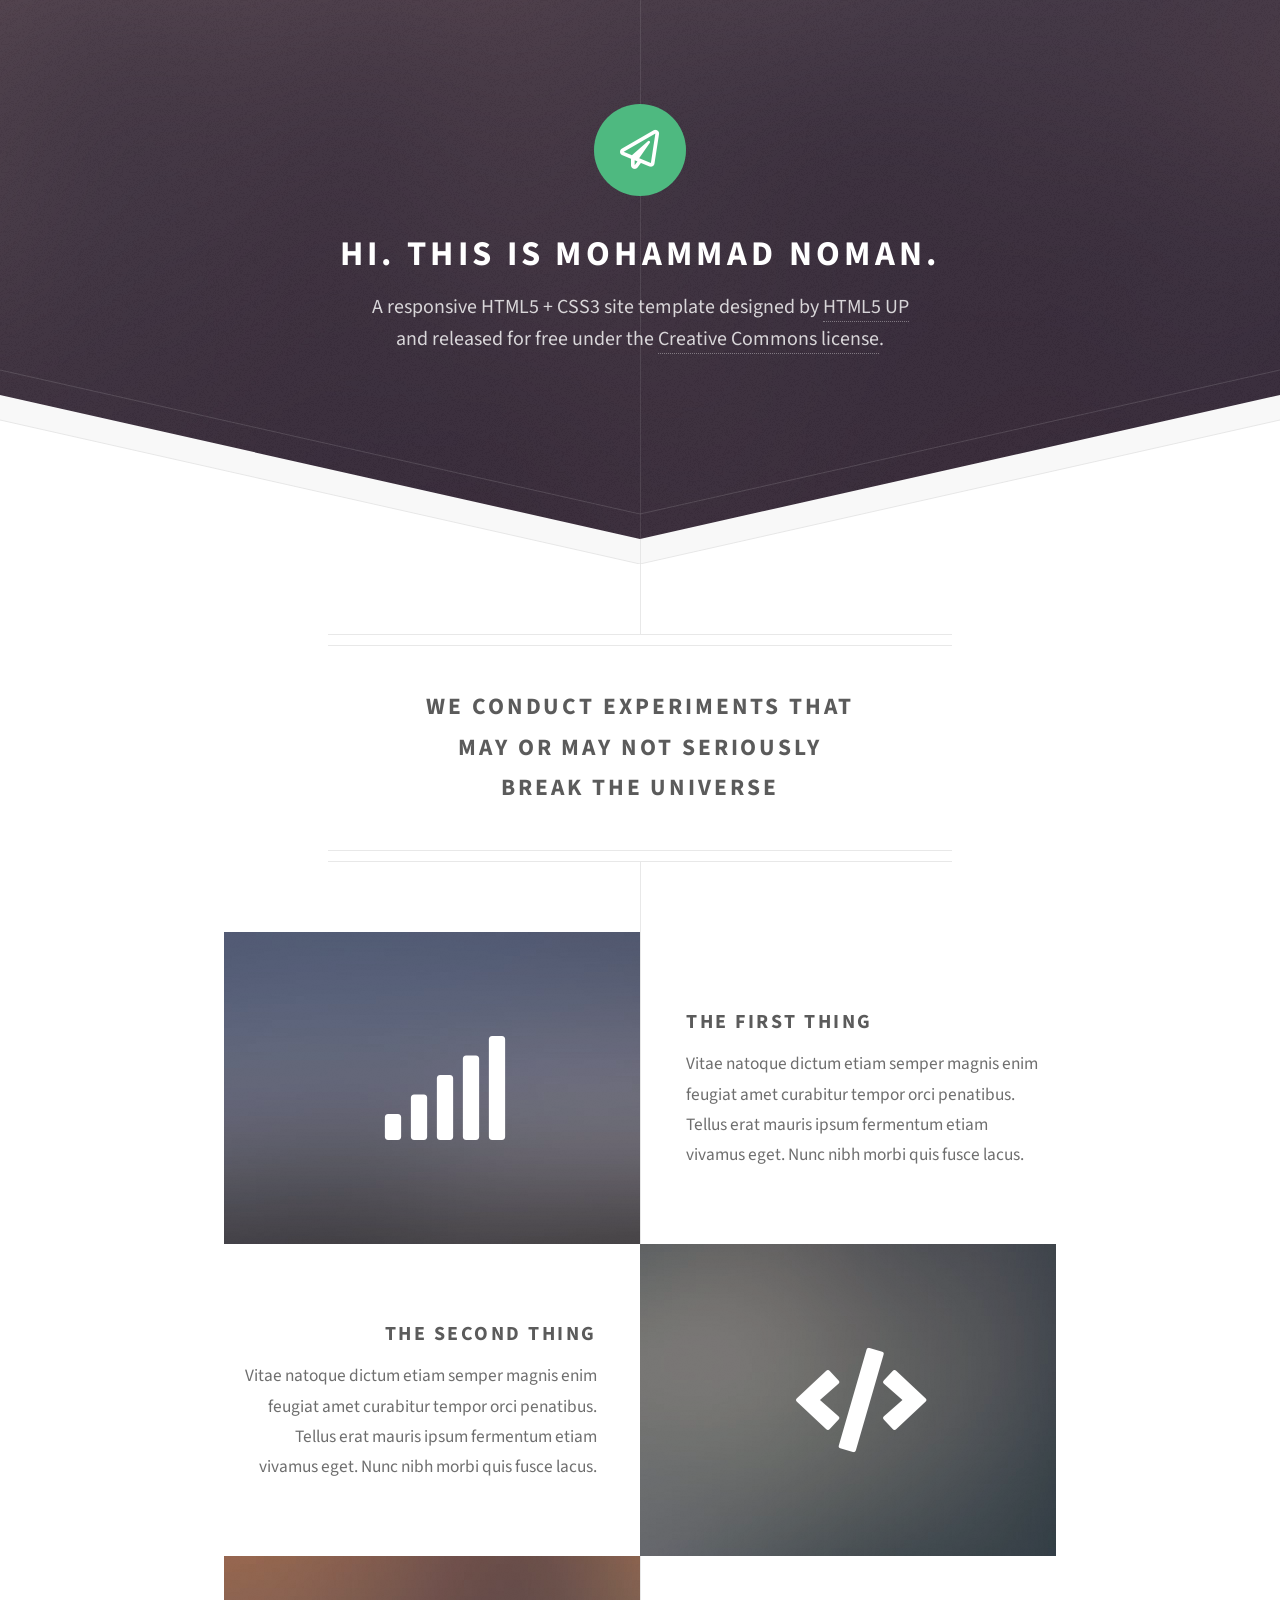
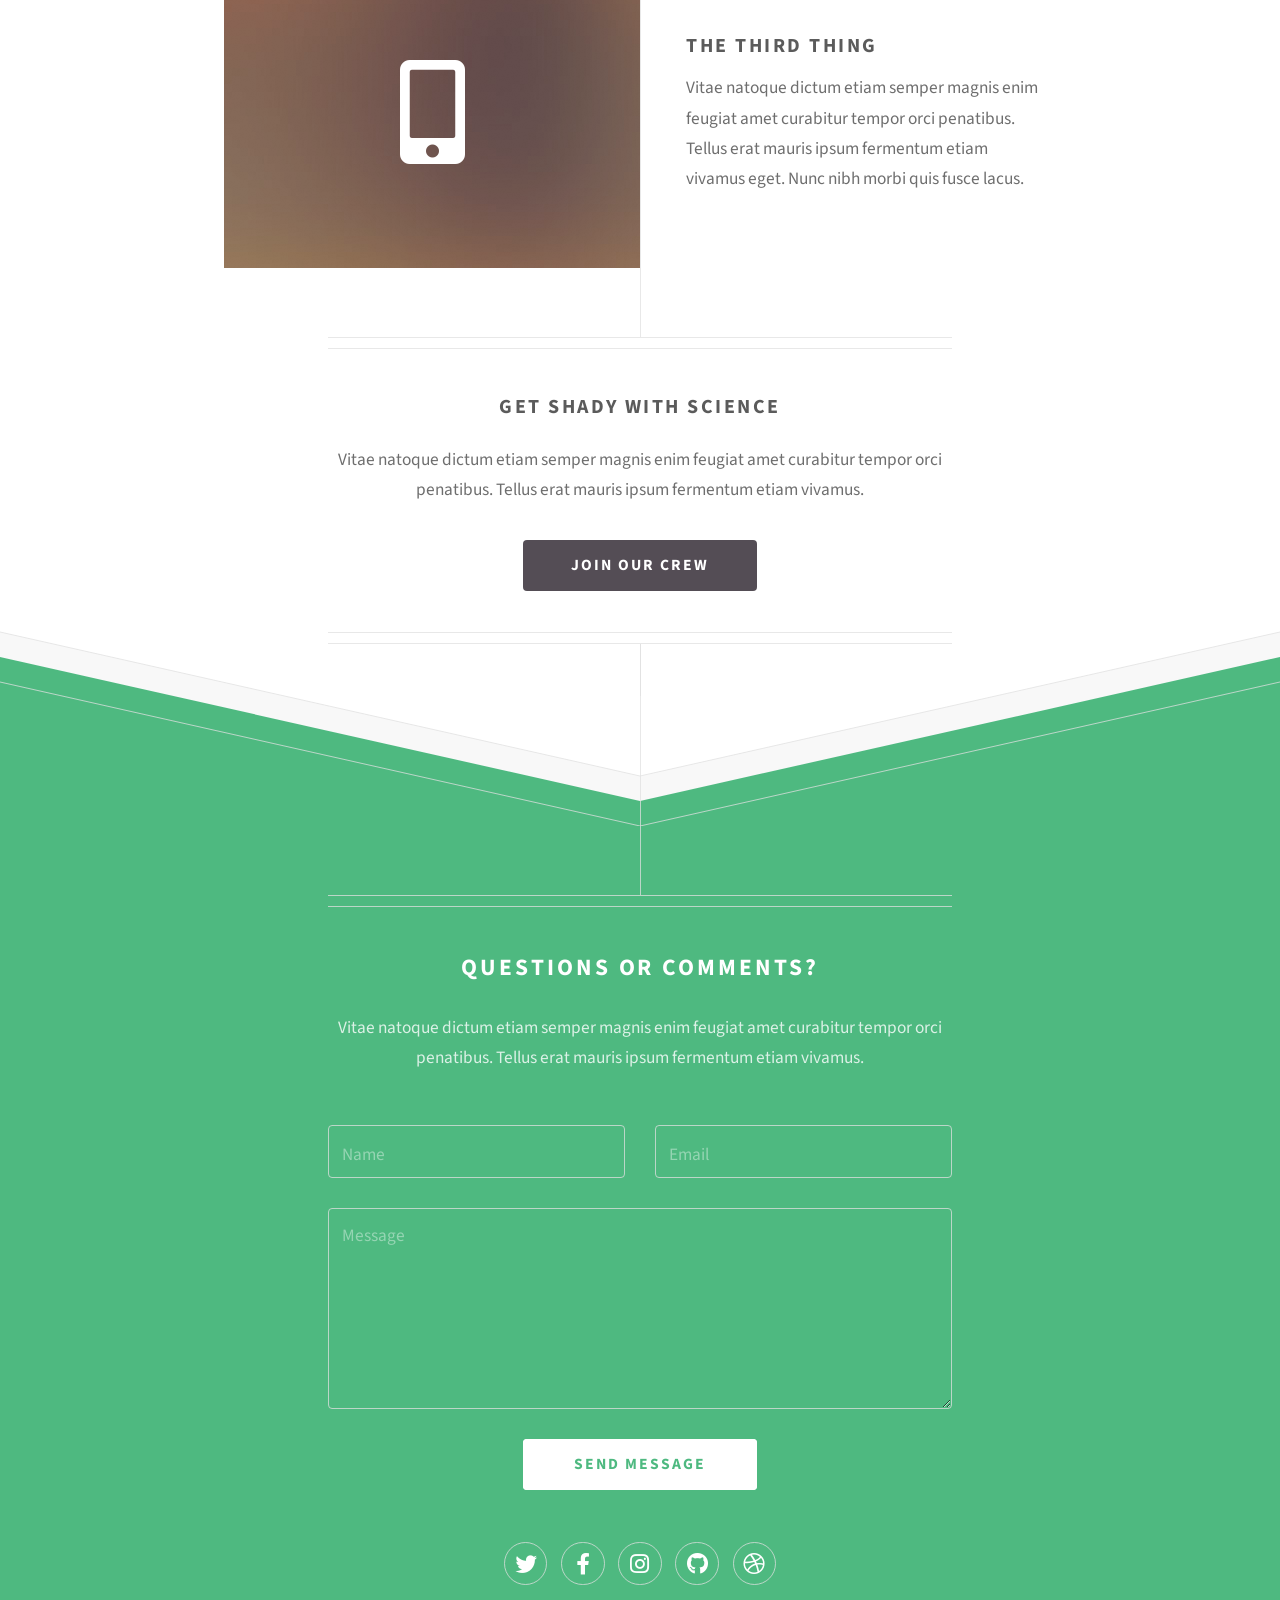
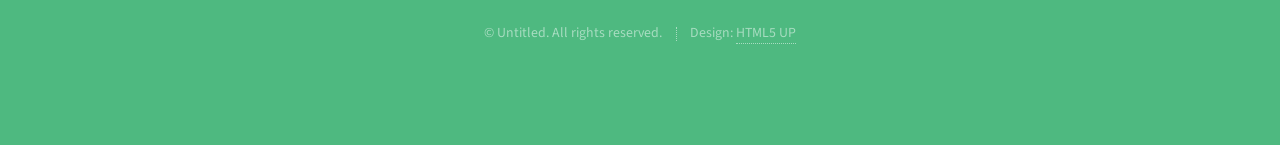
==== commit 40511d98: "first trial commit." ====
--- a/index.html
+++ b/index.html
@@ -6,7 +6,7 @@
 -->
 <html>
 	<head>
-		<title>Directive by HTML5 UP</title>
+		<title>Mohammad Noman</title>
 		<meta charset="utf-8" />
 		<meta name="viewport" content="width=device-width, initial-scale=1, user-scalable=no" />
 		<link rel="stylesheet" href="assets/css/main.css" />
@@ -16,7 +16,7 @@
 		<!-- Header -->
 			<div id="header">
 				<span class="logo icon fa-paper-plane"></span>
-				<h1>Hi. This is Directive.</h1>
+				<h1>Hi. This is Mohammad Noman.</h1>
 				<p>A responsive HTML5 + CSS3 site template designed by <a href="http://html5up.net">HTML5 UP</a>
 				<br />
 				and released for free under the <a href="http://html5up.net/license">Creative Commons license</a>.</p>
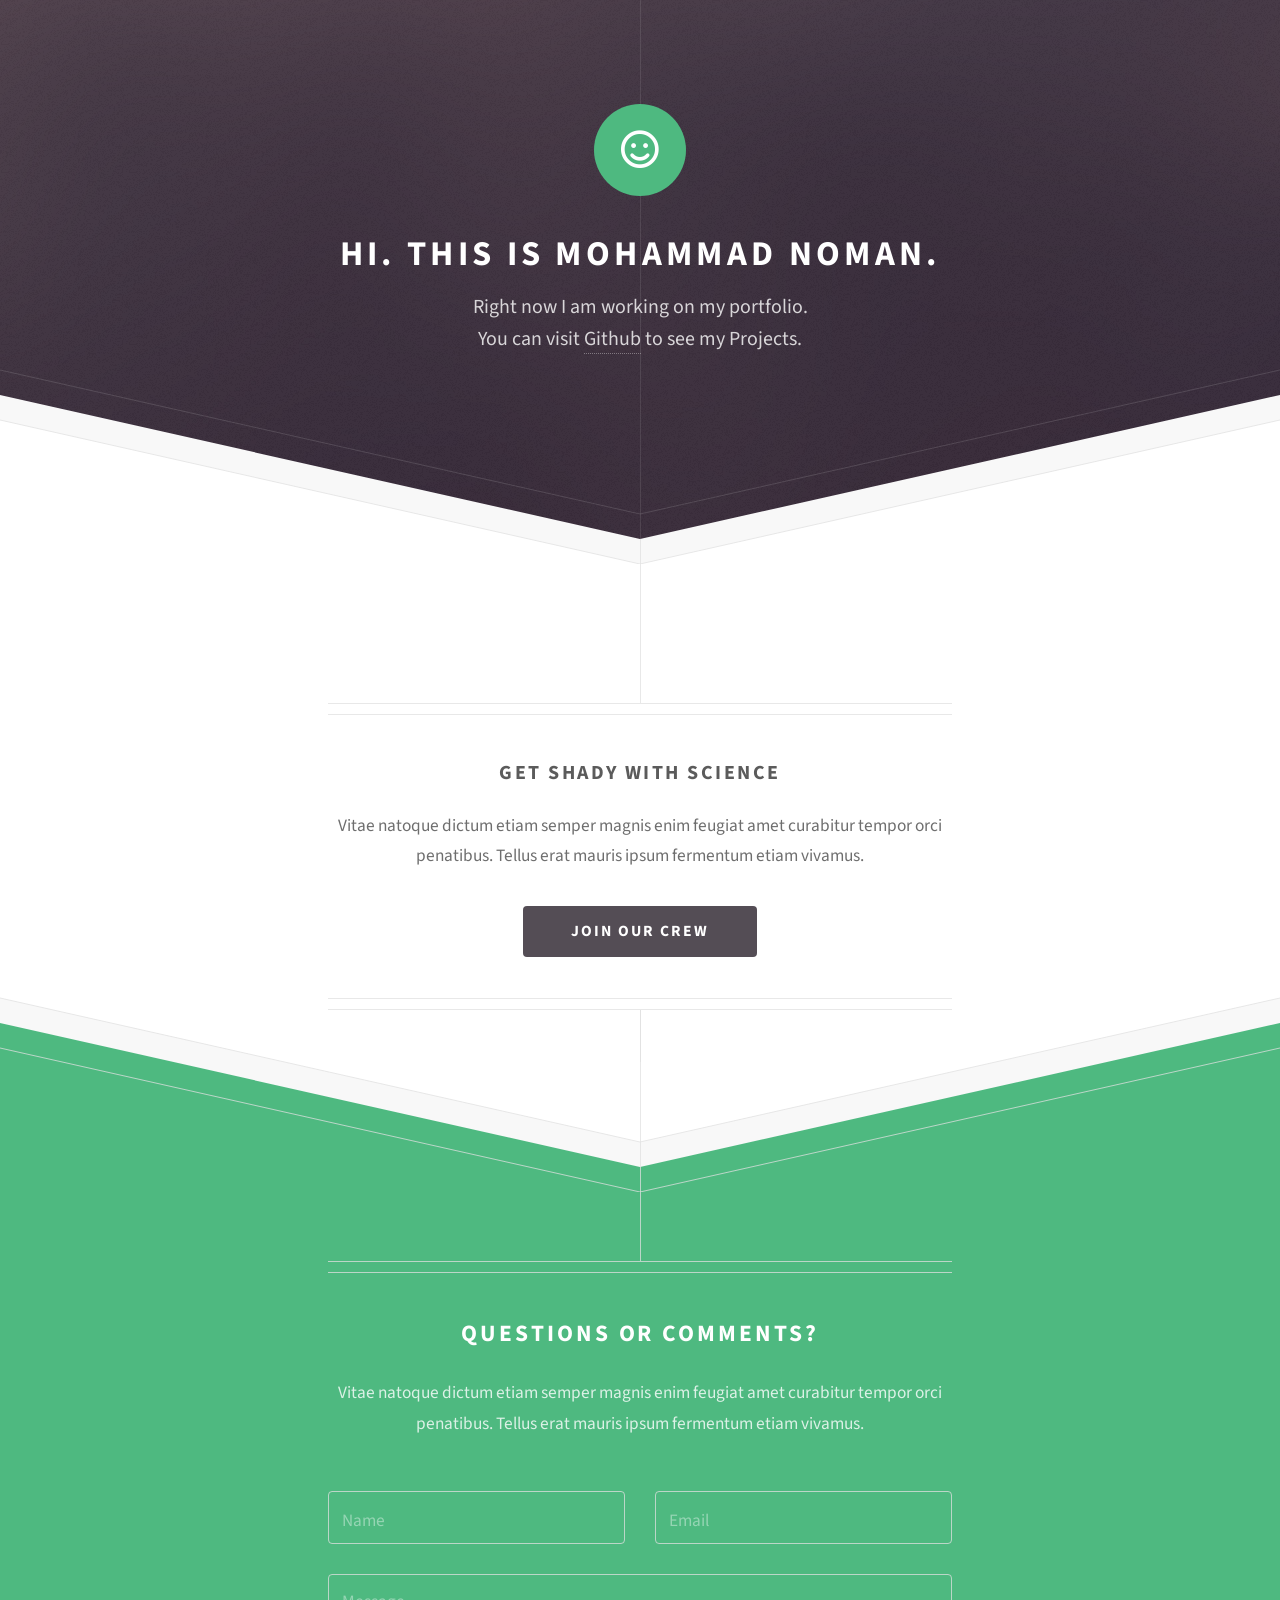
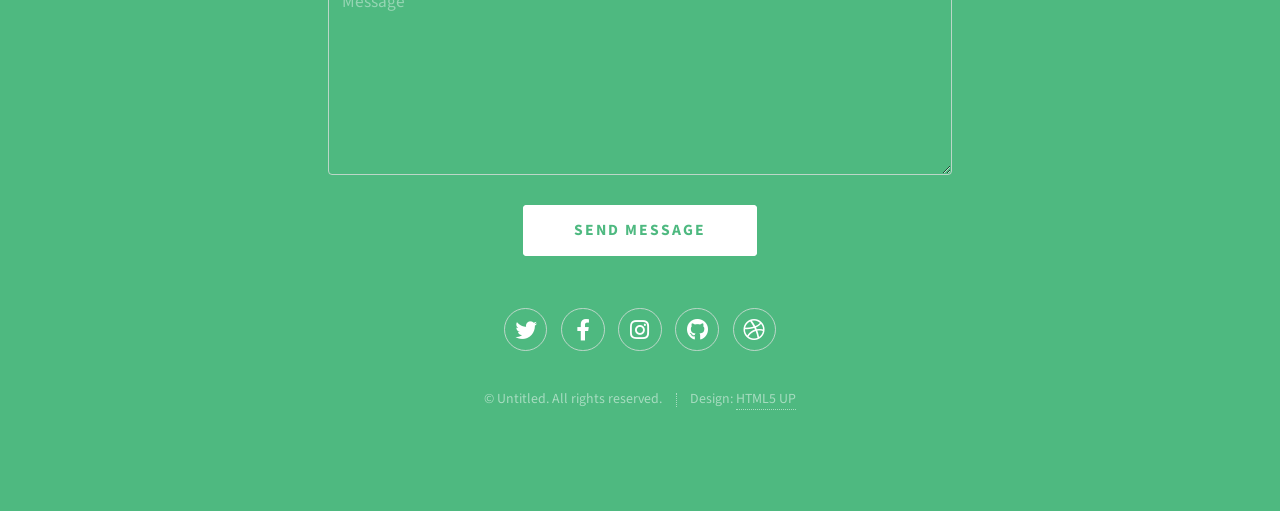
==== commit d6518c9b: "few changes" ====
--- a/index.html
+++ b/index.html
@@ -15,26 +15,23 @@
 
 		<!-- Header -->
 			<div id="header">
-				<span class="logo icon fa-paper-plane"></span>
+				<span class="logo icon fa-smile"></span>
 				<h1>Hi. This is Mohammad Noman.</h1>
-				<p>A responsive HTML5 + CSS3 site template designed by <a href="http://html5up.net">HTML5 UP</a>
-				<br />
-				and released for free under the <a href="http://html5up.net/license">Creative Commons license</a>.</p>
+				<p>Right now I am working on my portfolio.<br>
+					You can visit <a href="https://www.github.com/mohammadn0man">Github</a> to see my Projects.
 			</div>
 
 		<!-- Main -->
 			<div id="main">
-
+<!-- 
 				<header class="major container medium">
 					<h2>We conduct experiments that
 					<br />
 					may or may not seriously
 					<br />
 					break the universe</h2>
-					<!--
 					<p>Tellus erat mauris ipsum fermentum<br />
 					etiam vivamus nunc nibh morbi.</p>
-					-->
 				</header>
 
 				<div class="box alt container">
@@ -59,7 +56,7 @@
 							<p>Vitae natoque dictum etiam semper magnis enim feugiat amet curabitur tempor orci penatibus. Tellus erat mauris ipsum fermentum etiam vivamus eget. Nunc nibh morbi quis fusce lacus.</p>
 						</div>
 					</section>
-				</div>
+				</div> -->
 
 				<!--
 				<div class="box container">
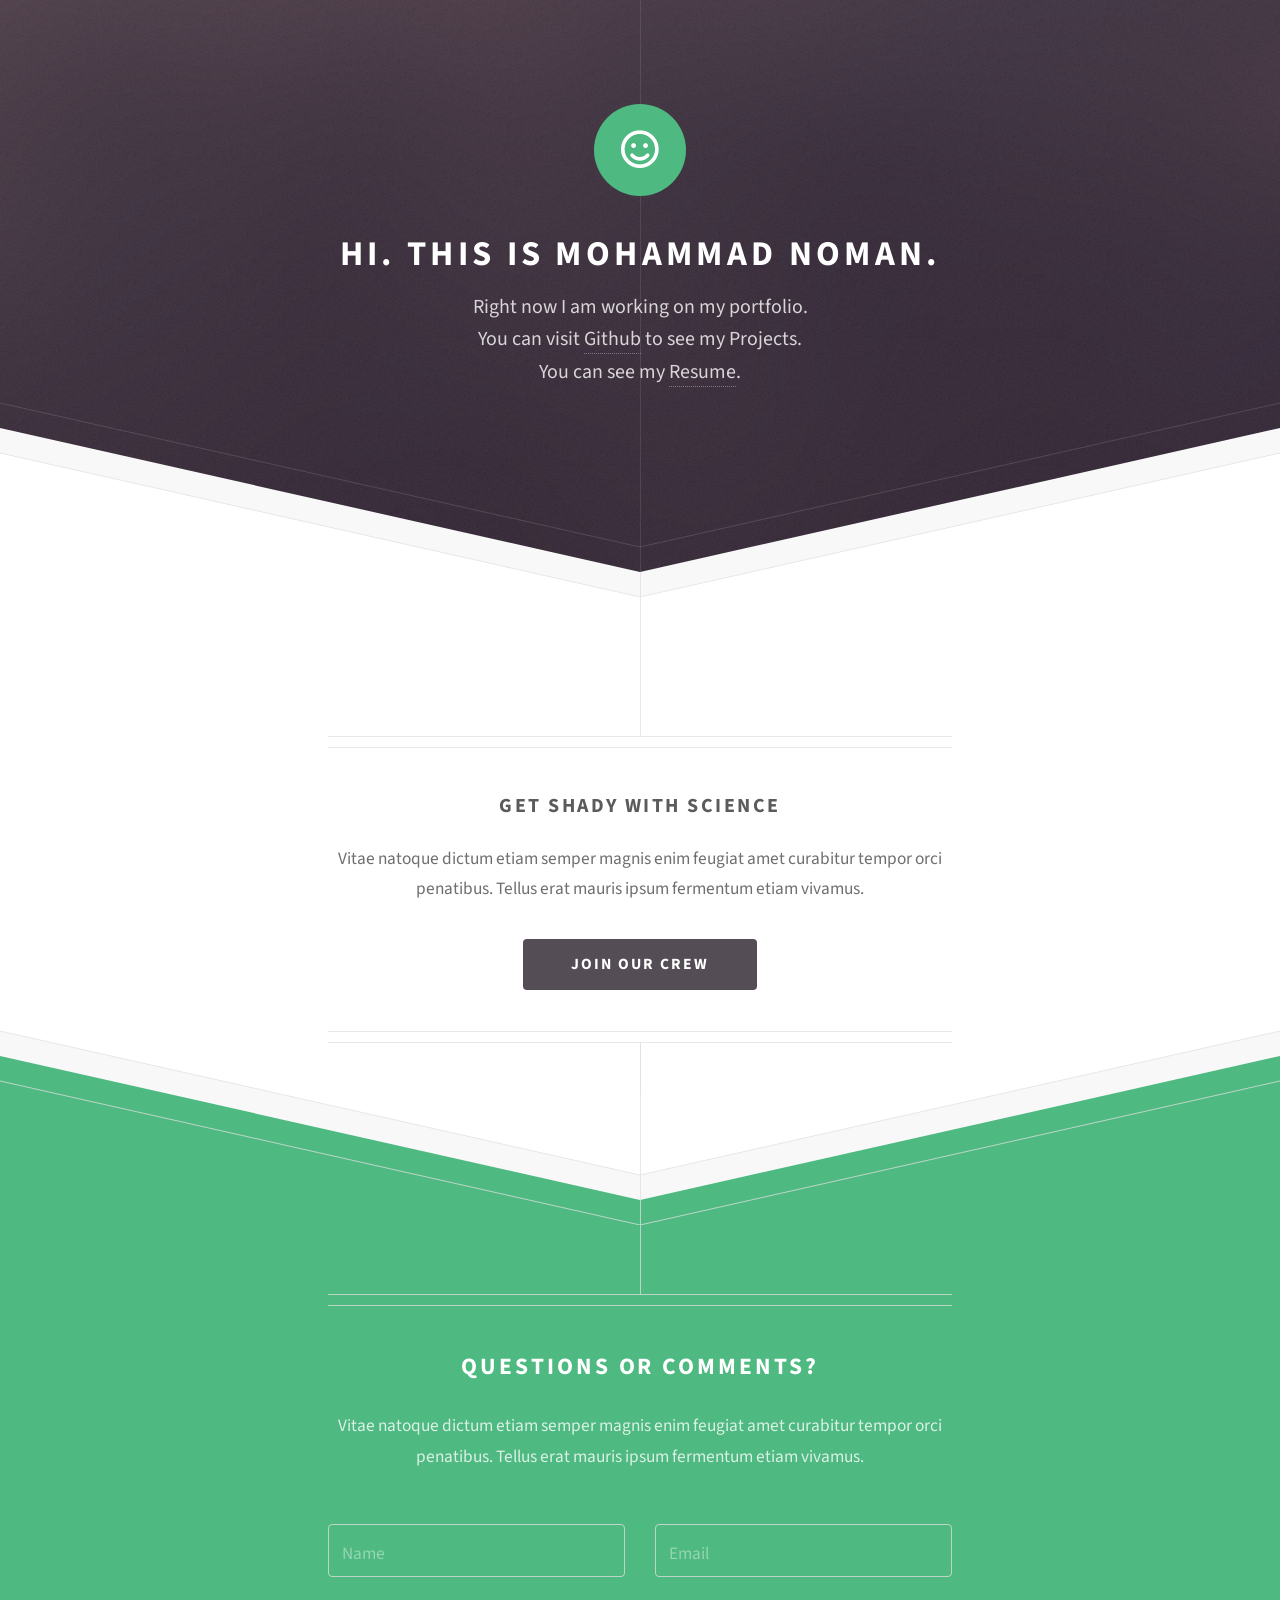
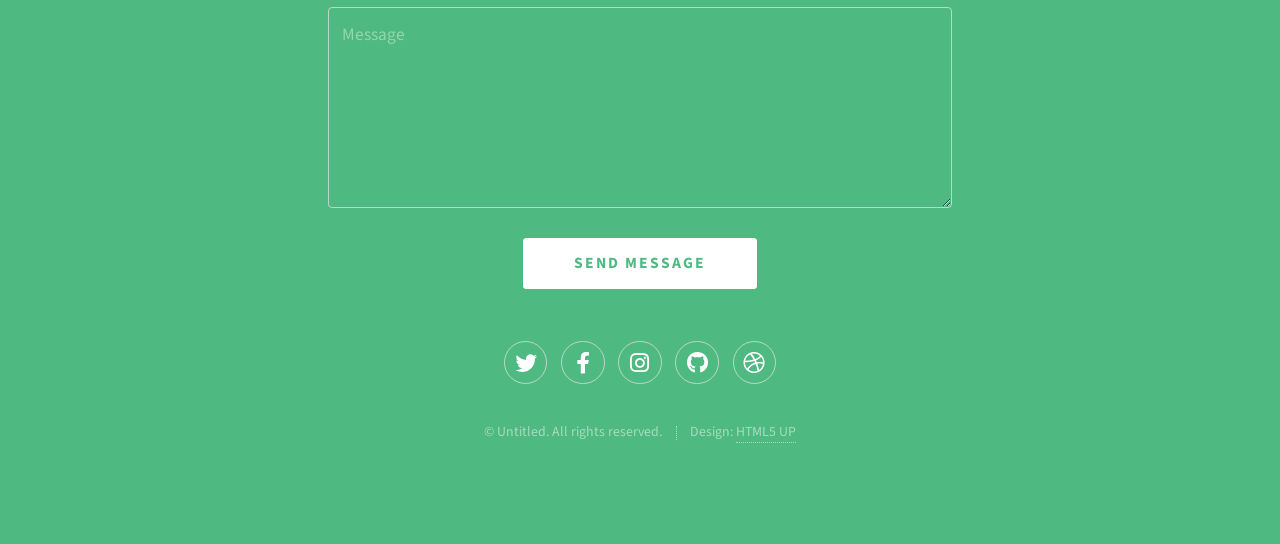
==== commit cd4fb0b2: "Update index.html" ====
--- a/index.html
+++ b/index.html
@@ -17,8 +17,11 @@
 			<div id="header">
 				<span class="logo icon fa-smile"></span>
 				<h1>Hi. This is Mohammad Noman.</h1>
-				<p>Right now I am working on my portfolio.<br>
-					You can visit <a href="https://www.github.com/mohammadn0man">Github</a> to see my Projects.
+				<p>
+					Right now I am working on my portfolio.<br>
+					You can visit <a href="https://www.github.com/mohammadn0man">Github</a> to see my Projects.<br>
+					You can see my <a href="https://drive.google.com/file/d/1ylaIWBEndMiOKDZVVHBZS64gfo5qZfwg/view?usp=sharing">Resume</a>.<br>
+				</p>
 			</div>
 
 		<!-- Main -->
@@ -264,4 +267,4 @@
 			<script src="assets/js/main.js"></script>
 
 	</body>
-</html>+</html>
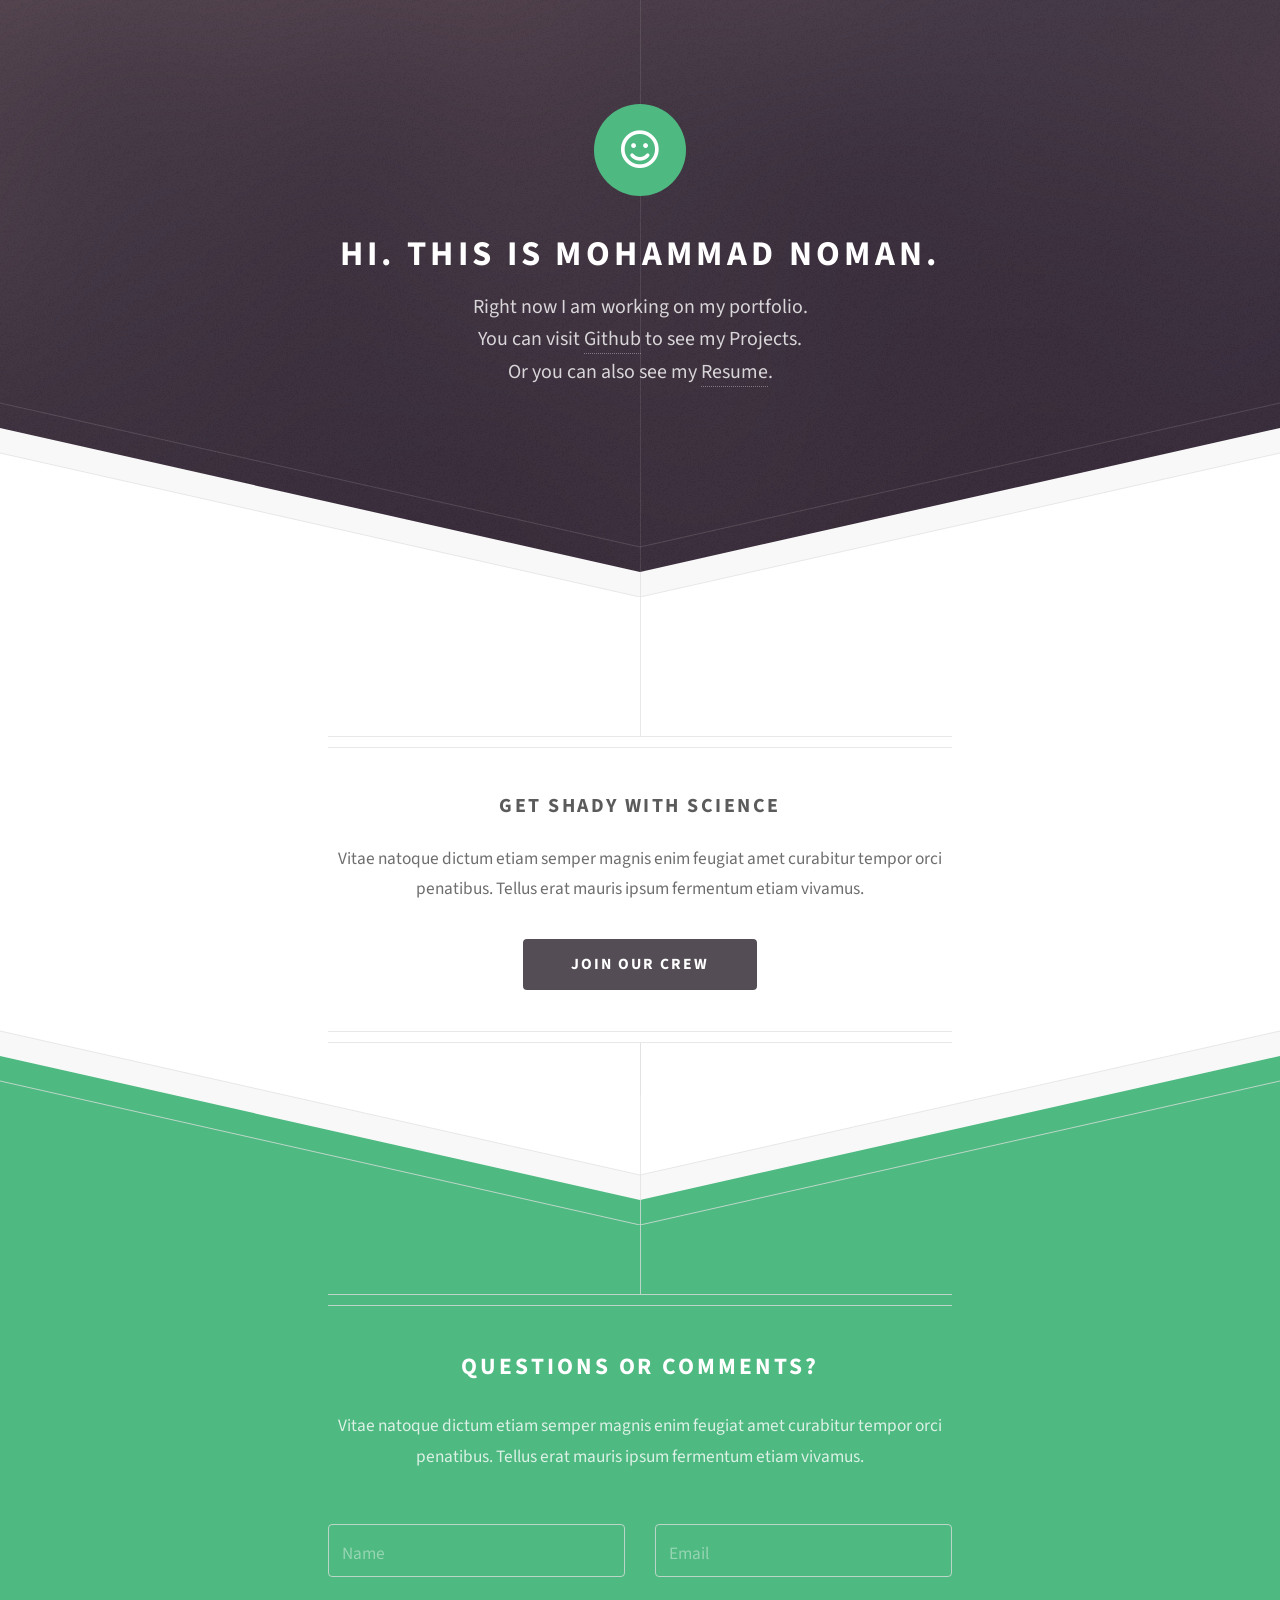
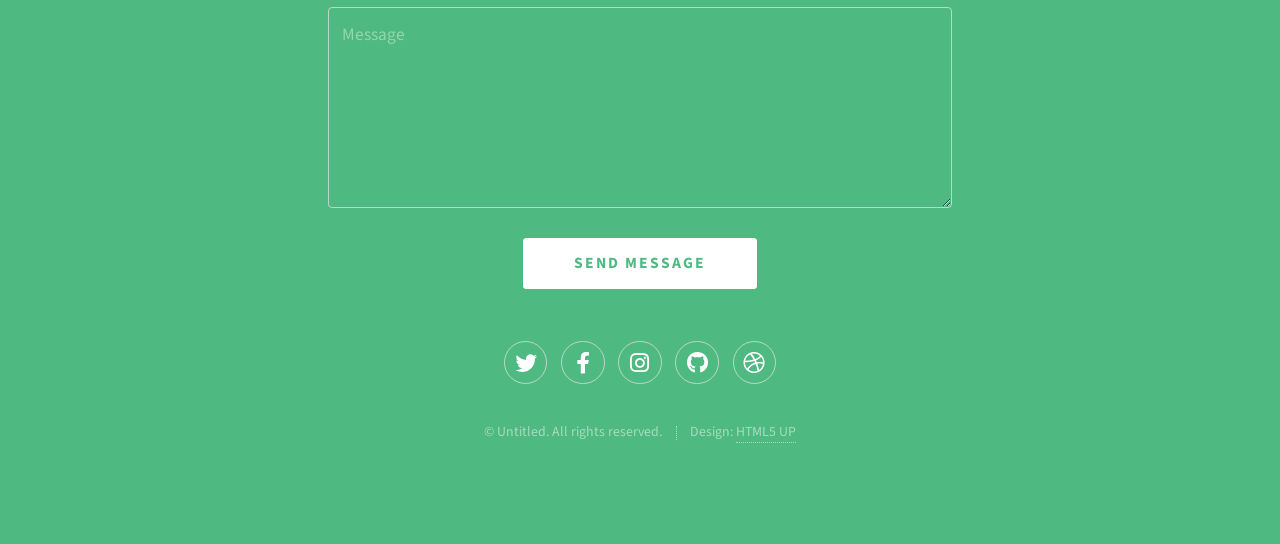
==== commit 55ccba93: "Update index.html" ====
--- a/index.html
+++ b/index.html
@@ -20,7 +20,7 @@
 				<p>
 					Right now I am working on my portfolio.<br>
 					You can visit <a href="https://www.github.com/mohammadn0man">Github</a> to see my Projects.<br>
-					You can see my <a href="https://drive.google.com/file/d/1ylaIWBEndMiOKDZVVHBZS64gfo5qZfwg/view?usp=sharing">Resume</a>.<br>
+					Or you can also see my <a href="https://drive.google.com/file/d/1ylaIWBEndMiOKDZVVHBZS64gfo5qZfwg/view?usp=sharing">Resume</a>.<br>
 				</p>
 			</div>
 
